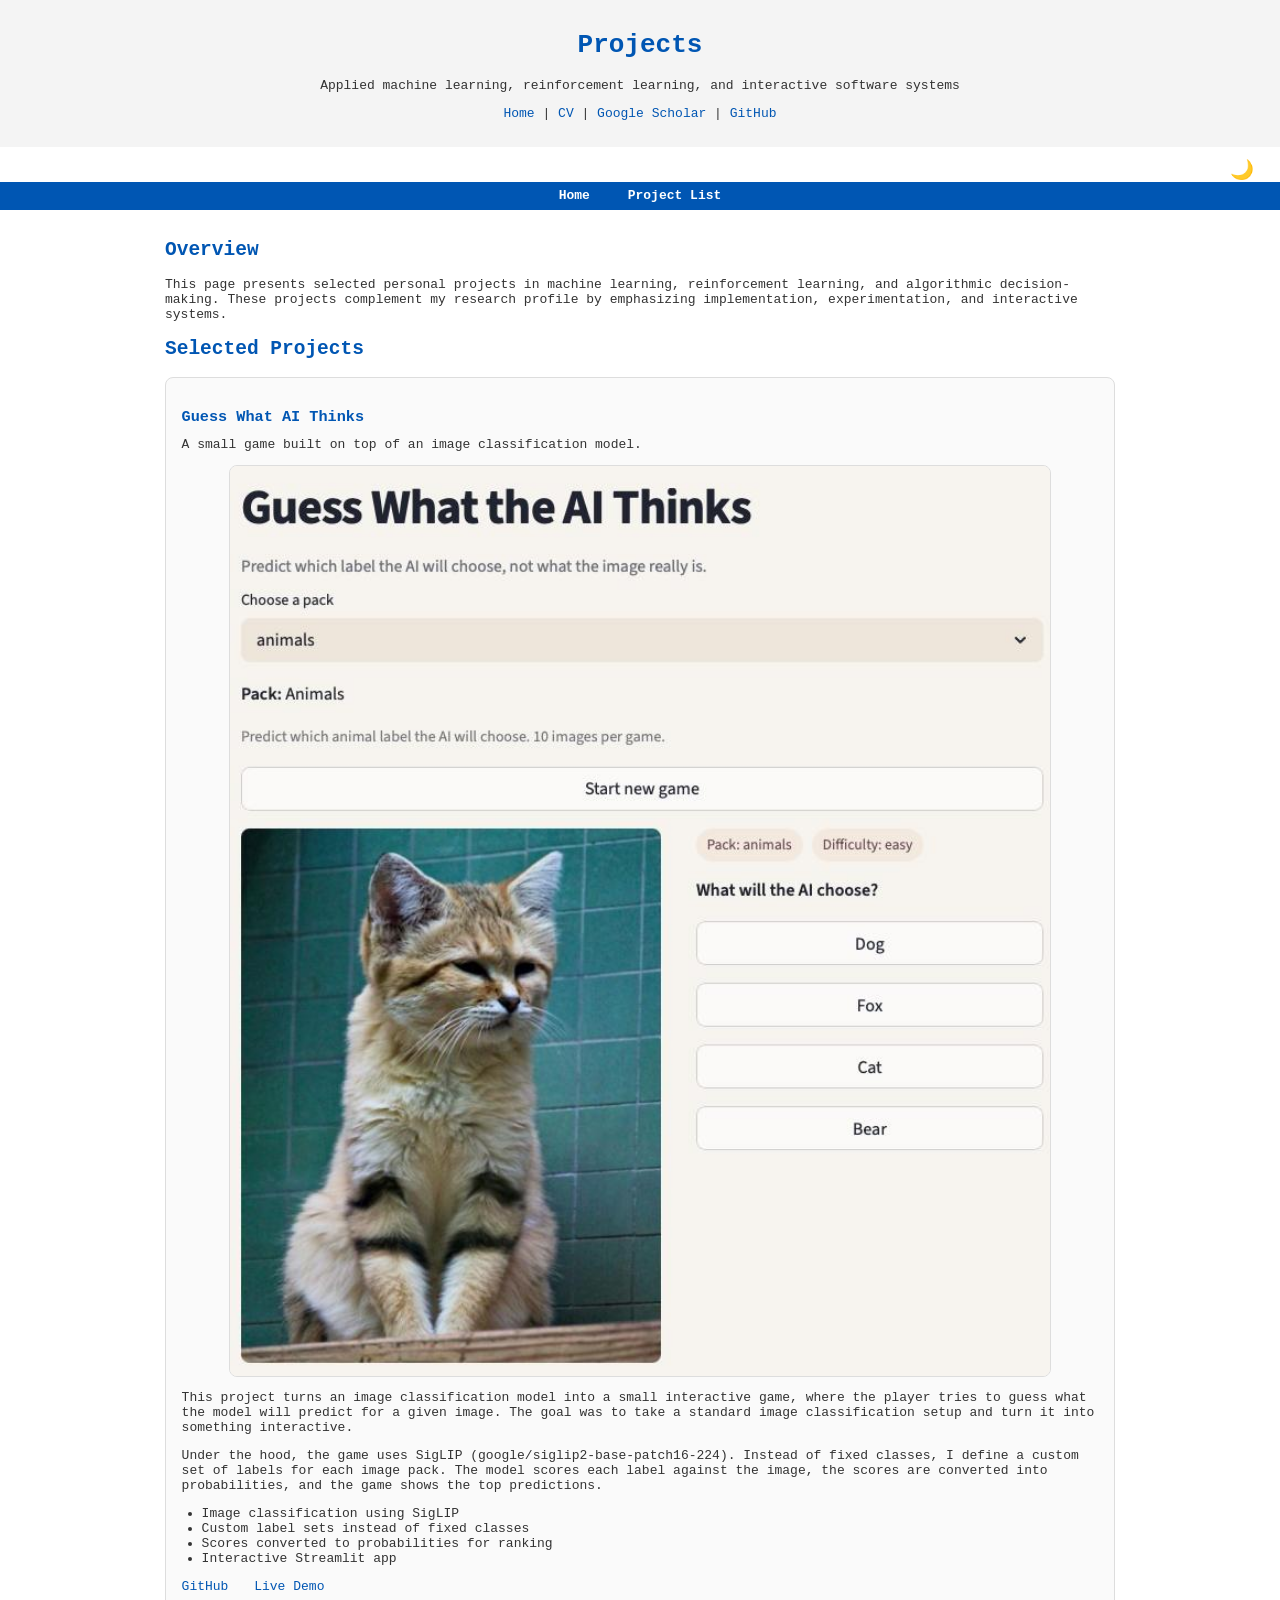
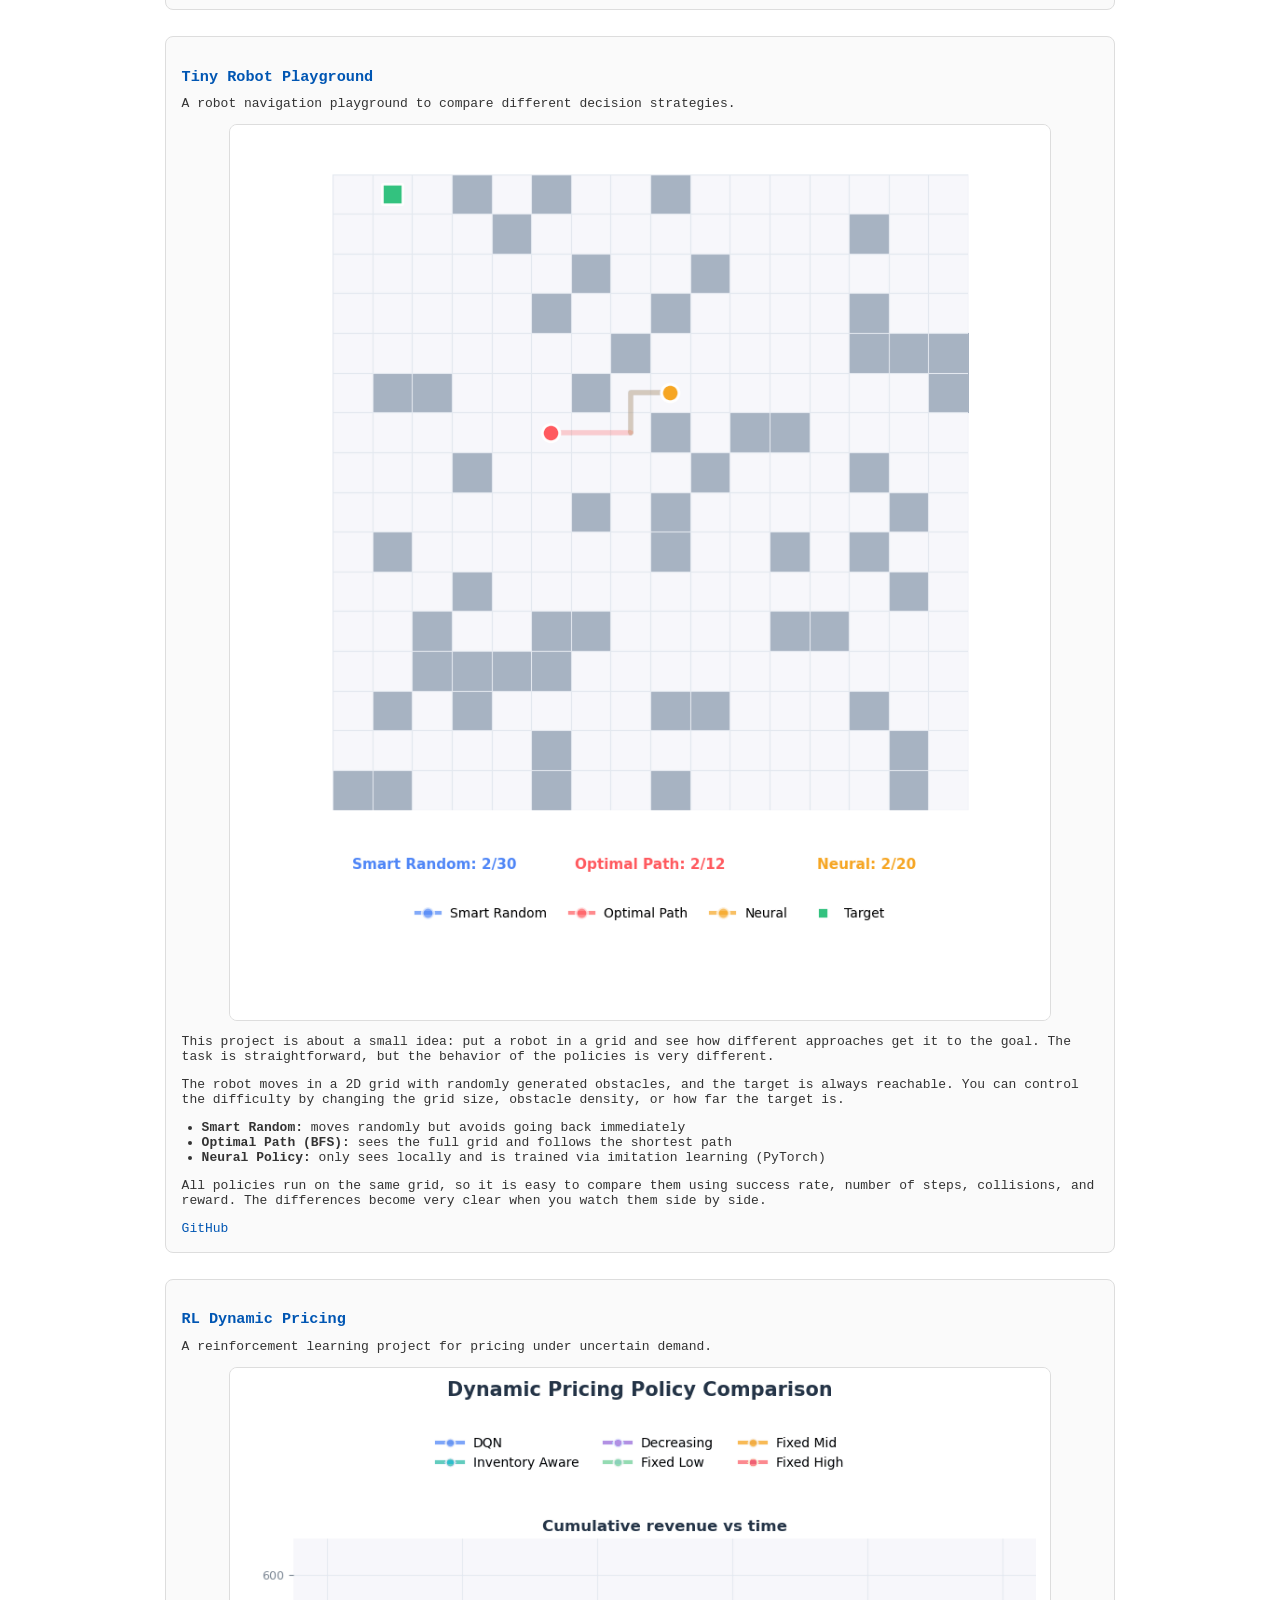
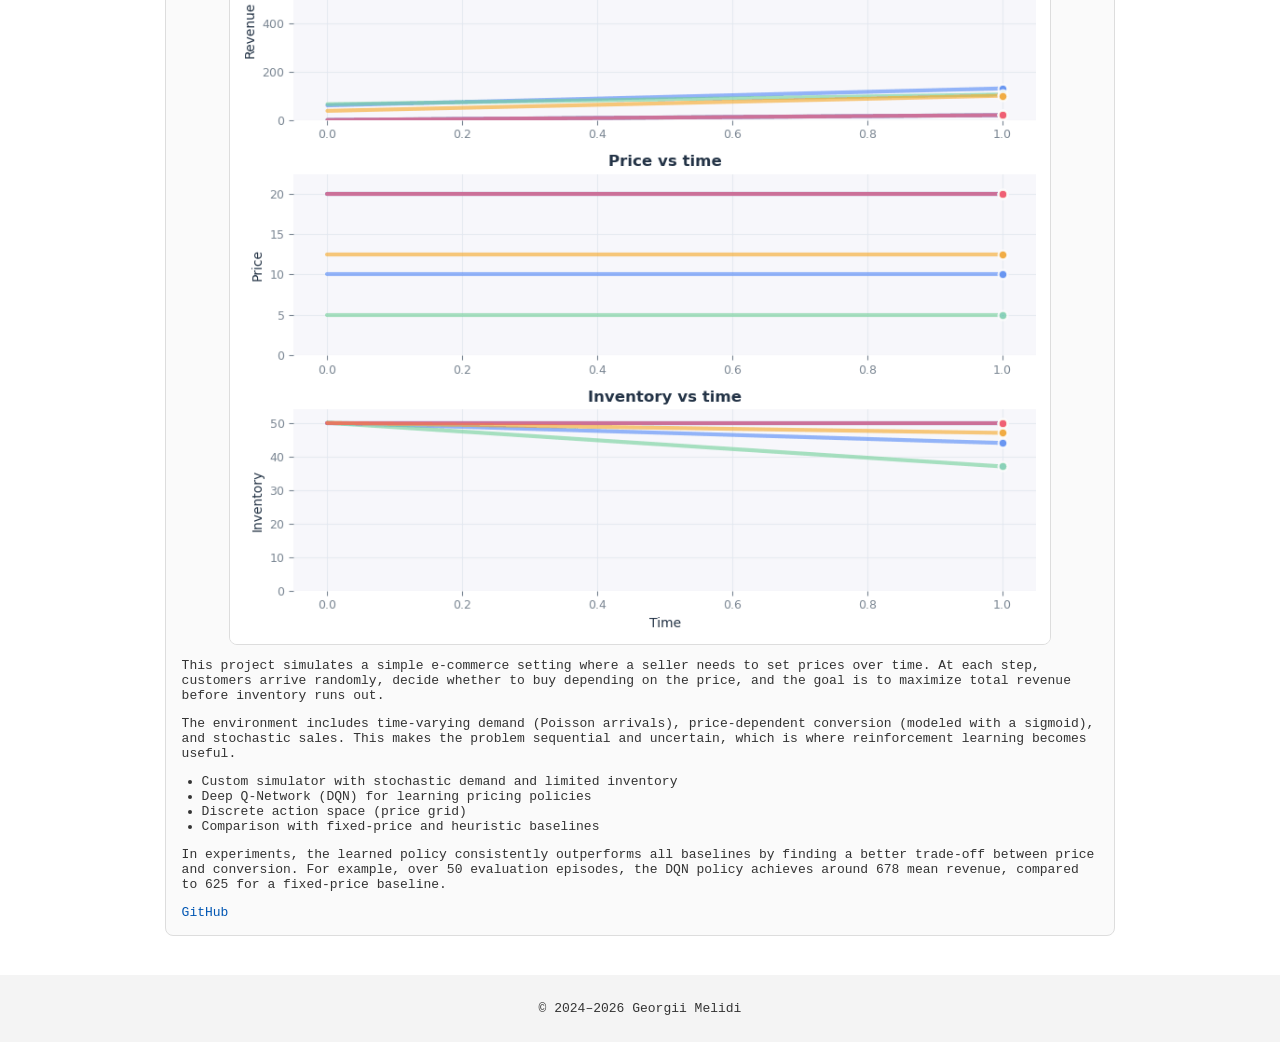
==== projects.html @ 6b5435d6 "Update projects page with visuals and descriptions" ====
<!DOCTYPE html>
<html lang="en">
<head>
    <meta charset="UTF-8">
    <meta name="viewport" content="width=device-width, initial-scale=1.0">
    <title>Projects – Georgii Melidi</title>
    <meta name="description" content="Personal projects by Georgii Melidi in machine learning, reinforcement learning, and interactive systems.">
    <meta name="author" content="Georgii Melidi">
    <link rel="icon" href="/favicon.ico">

    <style>
        :root {
            --background-color: #ffffff;
            --text-color: #333;
            --header-footer-bg: #f4f4f4;
            --nav-bg: #0056b3;
            --nav-text-color: white;
            --link-color: #0056b3;
            --card-bg: #fafafa;
            --border-color: #ddd;
        }

        .dark-theme {
            --background-color: #121212;
            --text-color: #e0e0e0;
            --header-footer-bg: #333;
            --nav-bg: #1a73e8;
            --nav-text-color: #e0e0e0;
            --link-color: #FFD700;
            --card-bg: #1b1b1b;
            --border-color: #444;
        }

        body {
            background-color: var(--background-color);
            color: var(--text-color);
            font-family: monospace;
            margin: 0;
            padding: 0;
        }

        header, footer {
            background-color: var(--header-footer-bg);
            padding: 1em;
            text-align: center;
        }

        nav {
            background-color: var(--nav-bg);
            padding: 0.5em;
            text-align: center;
        }

        nav a {
            color: var(--nav-text-color);
            margin: 0 15px;
            text-decoration: none;
            font-weight: bold;
            display: inline-block;
        }

        a {
            color: var(--link-color);
            text-decoration: none;
        }

        a:hover {
            text-decoration: underline;
        }

        main {
            max-width: 950px;
            margin: 0 auto;
            padding: 1em;
        }

        h1, h2, h3 {
            color: #0056b3;
        }

        .language-switch {
            text-align: right;
            margin: 10px 20px 0 0;
        }

        .project-card {
            background-color: var(--card-bg);
            border: 1px solid var(--border-color);
            border-radius: 8px;
            padding: 1.2em;
            margin-bottom: 2em;
        }

        .project-image {
            width: 100%;
            max-width: 820px;
            height: auto;
            display: block;
            margin: 1em auto;
            border-radius: 8px;
            border: 1px solid var(--border-color);
        }

        .project-links {
            margin-top: 0.8em;
        }

        .project-links a {
            margin-right: 18px;
        }

        ul {
            padding-left: 20px;
        }

        .project-subtitle {
            margin-top: -5px;
            margin-bottom: 12px;
        }

        @media (max-width: 768px) {
            header, footer {
                padding: 0.5em;
                text-align: left;
            }

            nav a {
                display: block;
                margin: 10px 0;
                text-align: left;
            }

            main {
                padding: 0.7em;
            }

            .language-switch {
                text-align: left;
                margin: 10px;
            }
        }
    </style>

    <script>
        function toggleTheme() {
            document.body.classList.toggle("dark-theme");
            const themeIcon = document.getElementById("theme-icon");
            themeIcon.textContent = document.body.classList.contains("dark-theme") ? "🌞" : "🌙";
        }
    </script>
</head>
<body>

<header>
    <h1>Projects</h1>
    <p>Applied machine learning, reinforcement learning, and interactive software systems</p>
    <p>
        <a href="index.html">Home</a> |
        <a href="files/CV_Georgii_Melidi.pdf">CV</a> |
        <a href="https://scholar.google.com/citations?user=b8Qm8XlpK_4C&hl=en&oi=ao" target="_blank">Google Scholar</a> |
        <a href="https://github.com/georgiimelidi" target="_blank">GitHub</a>
    </p>
</header>

<div class="language-switch">
    <button onclick="toggleTheme()" id="theme-icon" style="font-size: 1.2em; background: none; border: none; cursor: pointer;">🌙</button>
</div>

<nav>
    <a href="index.html">Home</a>
    <a href="#projects-list">Project List</a>
</nav>

<main>
    <section>
        <h2>Overview</h2>
        <p>
            This page presents selected personal projects in machine learning, reinforcement learning,
            and algorithmic decision-making. These projects complement my research profile by emphasizing
            implementation, experimentation, and interactive systems.
        </p>
    </section>

    <section id="projects-list">
        <h2>Selected Projects</h2>

        <div class="project-card">
            <h3>Guess What AI Thinks</h3>
            <p class="project-subtitle">
                A small game built on top of an image classification model.
            </p>

            <img src="assets/guess-what-ai-thinks.png" alt="Guess What AI Thinks application screenshot" class="project-image">

            <p>
                This project turns an image classification model into a small interactive game, where the player tries to guess what the model will predict for a given image.
                The goal was to take a standard image classification setup and turn it into something interactive.
            </p>

            <p>
                Under the hood, the game uses SigLIP (google/siglip2-base-patch16-224). Instead of fixed classes,
                I define a custom set of labels for each image pack. The model scores each label against the image,
                the scores are converted into probabilities, and the game shows the top predictions.
            </p>

            <ul>
                <li>Image classification using SigLIP</li>
                <li>Custom label sets instead of fixed classes</li>
                <li>Scores converted to probabilities for ranking</li>
                <li>Interactive Streamlit app</li>
            </ul>

            <div class="project-links">
                <a href="https://github.com/georgiimelidi/guess-what-ai-thinks" target="_blank">GitHub</a>
                <a href="https://guess-what-ai-thinks.streamlit.app/" target="_blank">Live Demo</a>
            </div>
        </div>

        <div class="project-card">
            <h3>Tiny Robot Playground</h3>
            <p class="project-subtitle">
                A  robot navigation playground to compare different decision strategies.
            </p>

            <img src="assets/tiny-robot.gif" alt="Tiny Robot Playground animated demonstration" class="project-image">

            <p>
                This project is about a small idea: put a robot in a grid and see how different approaches get it to the goal.
                The task is straightforward, but the behavior of the policies is very different.
            </p>

            <p>
                The robot moves in a 2D grid with randomly generated obstacles, and the target is always reachable.
                You can control the difficulty by changing the grid size, obstacle density, or how far the target is.
            </p>

            <ul>
                <li><strong>Smart Random:</strong> moves randomly but avoids going back immediately</li>
                <li><strong>Optimal Path (BFS):</strong> sees the full grid and follows the shortest path</li>
                <li><strong>Neural Policy:</strong> only sees locally and is trained via imitation learning (PyTorch)</li>
            </ul>

            <p>
                All policies run on the same grid, so it is easy to compare them using success rate, number of steps,
                collisions, and reward. The differences become very clear when you watch them side by side.
            </p>

            <div class="project-links">
                <a href="https://github.com/georgiimelidi/tiny-robot-playground" target="_blank">GitHub</a>
            </div>
        </div>

        <div class="project-card">
            <h3>RL Dynamic Pricing</h3>
            <p class="project-subtitle">
                A reinforcement learning project for pricing under uncertain demand.
            </p>

            <img src="assets/policy_comparison.gif" alt="RL Dynamic Pricing project visualization" class="project-image">

            <p>
                This project simulates a simple e-commerce setting where a seller needs to set prices over time.
                At each step, customers arrive randomly, decide whether to buy depending on the price, and the goal
                is to maximize total revenue before inventory runs out.
            </p>

            <p>
                The environment includes time-varying demand (Poisson arrivals), price-dependent conversion
                (modeled with a sigmoid), and stochastic sales. This makes the problem sequential and uncertain,
                which is where reinforcement learning becomes useful.
            </p>

            <ul>
                <li>Custom simulator with stochastic demand and limited inventory</li>
                <li>Deep Q-Network (DQN) for learning pricing policies</li>
                <li>Discrete action space (price grid)</li>
                <li>Comparison with fixed-price and heuristic baselines</li>
            </ul>

            <p>
                In experiments, the learned policy consistently outperforms all baselines by finding a better
                trade-off between price and conversion. For example, over 50 evaluation episodes, the DQN policy achieves around 678 mean revenue,
                compared to 625 for a fixed-price baseline.
            </p>

            <div class="project-links">
                <a href="https://github.com/georgiimelidi/rl-dynamic-pricing" target="_blank">GitHub</a>
            </div>
        </div>

    </section>
</main>

<footer>
    <p>&copy; 2024–2026 Georgii Melidi</p>
</footer>

</body>
</html>
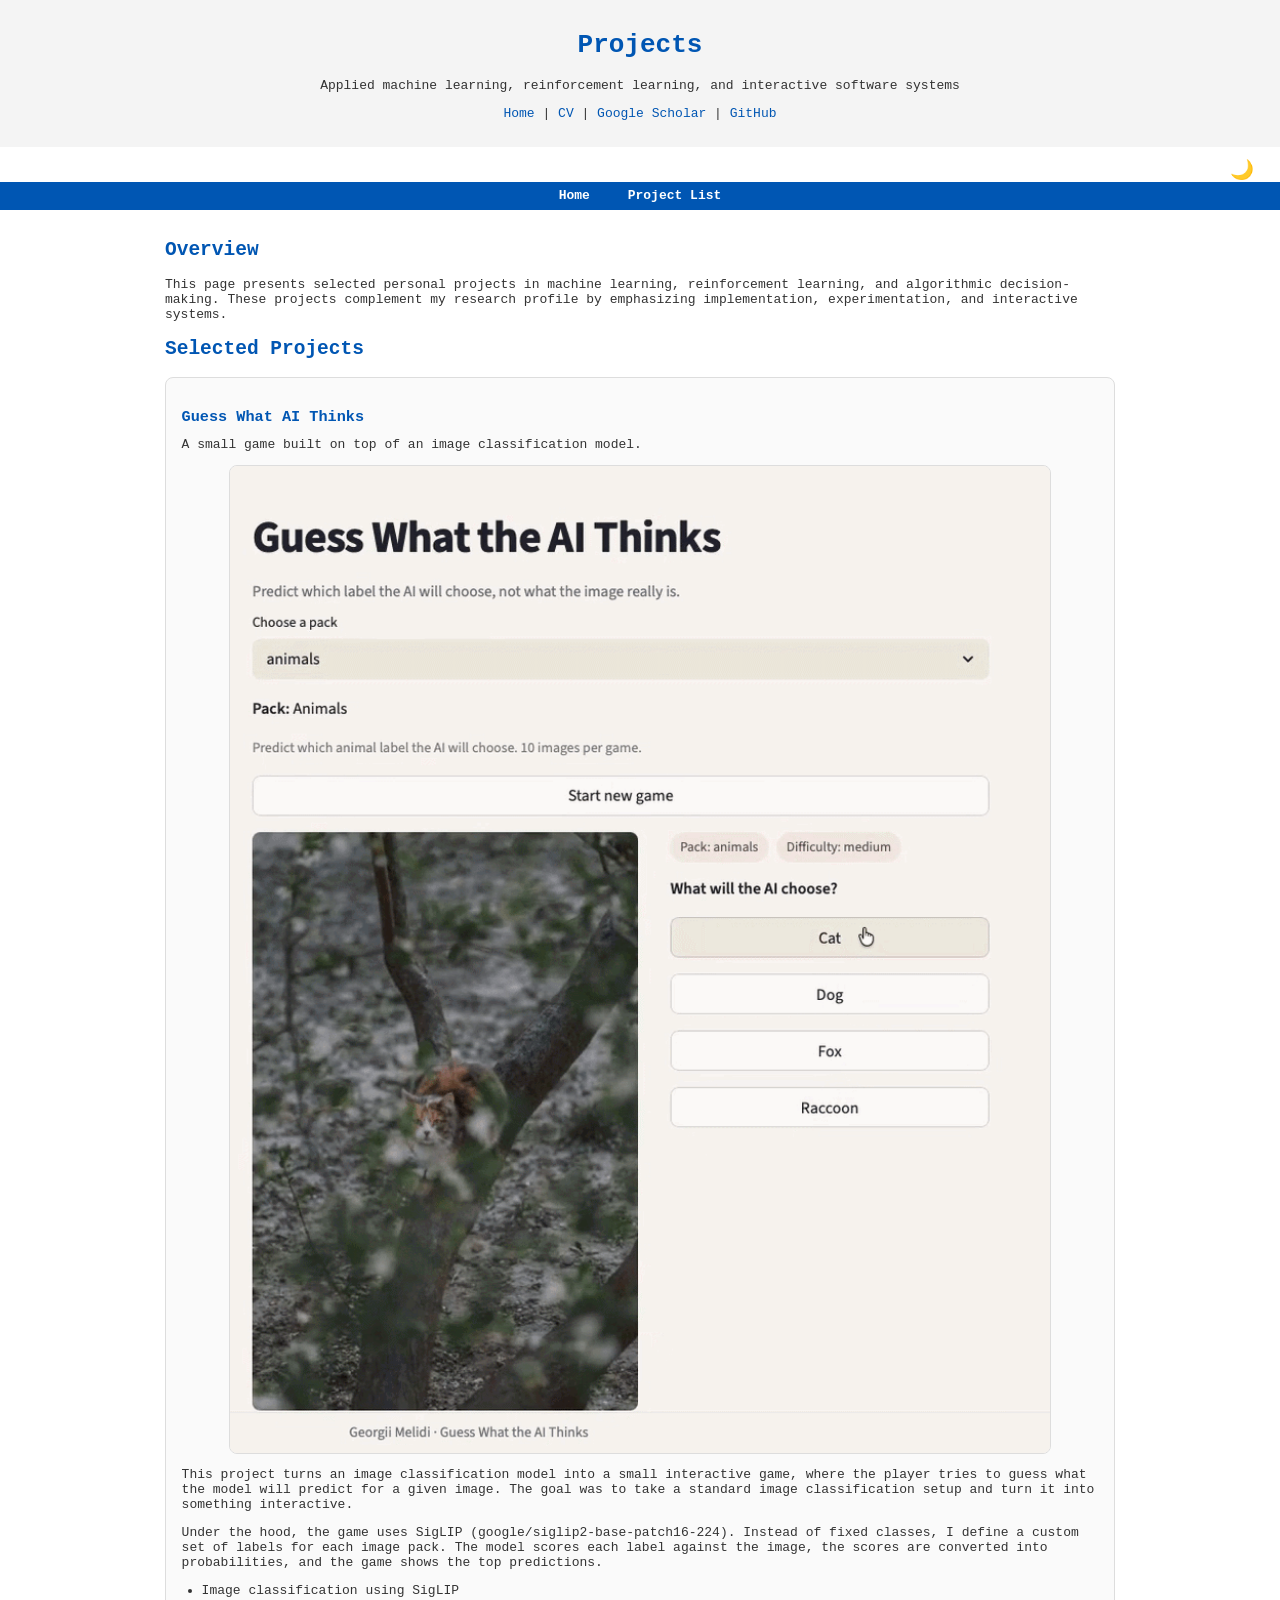
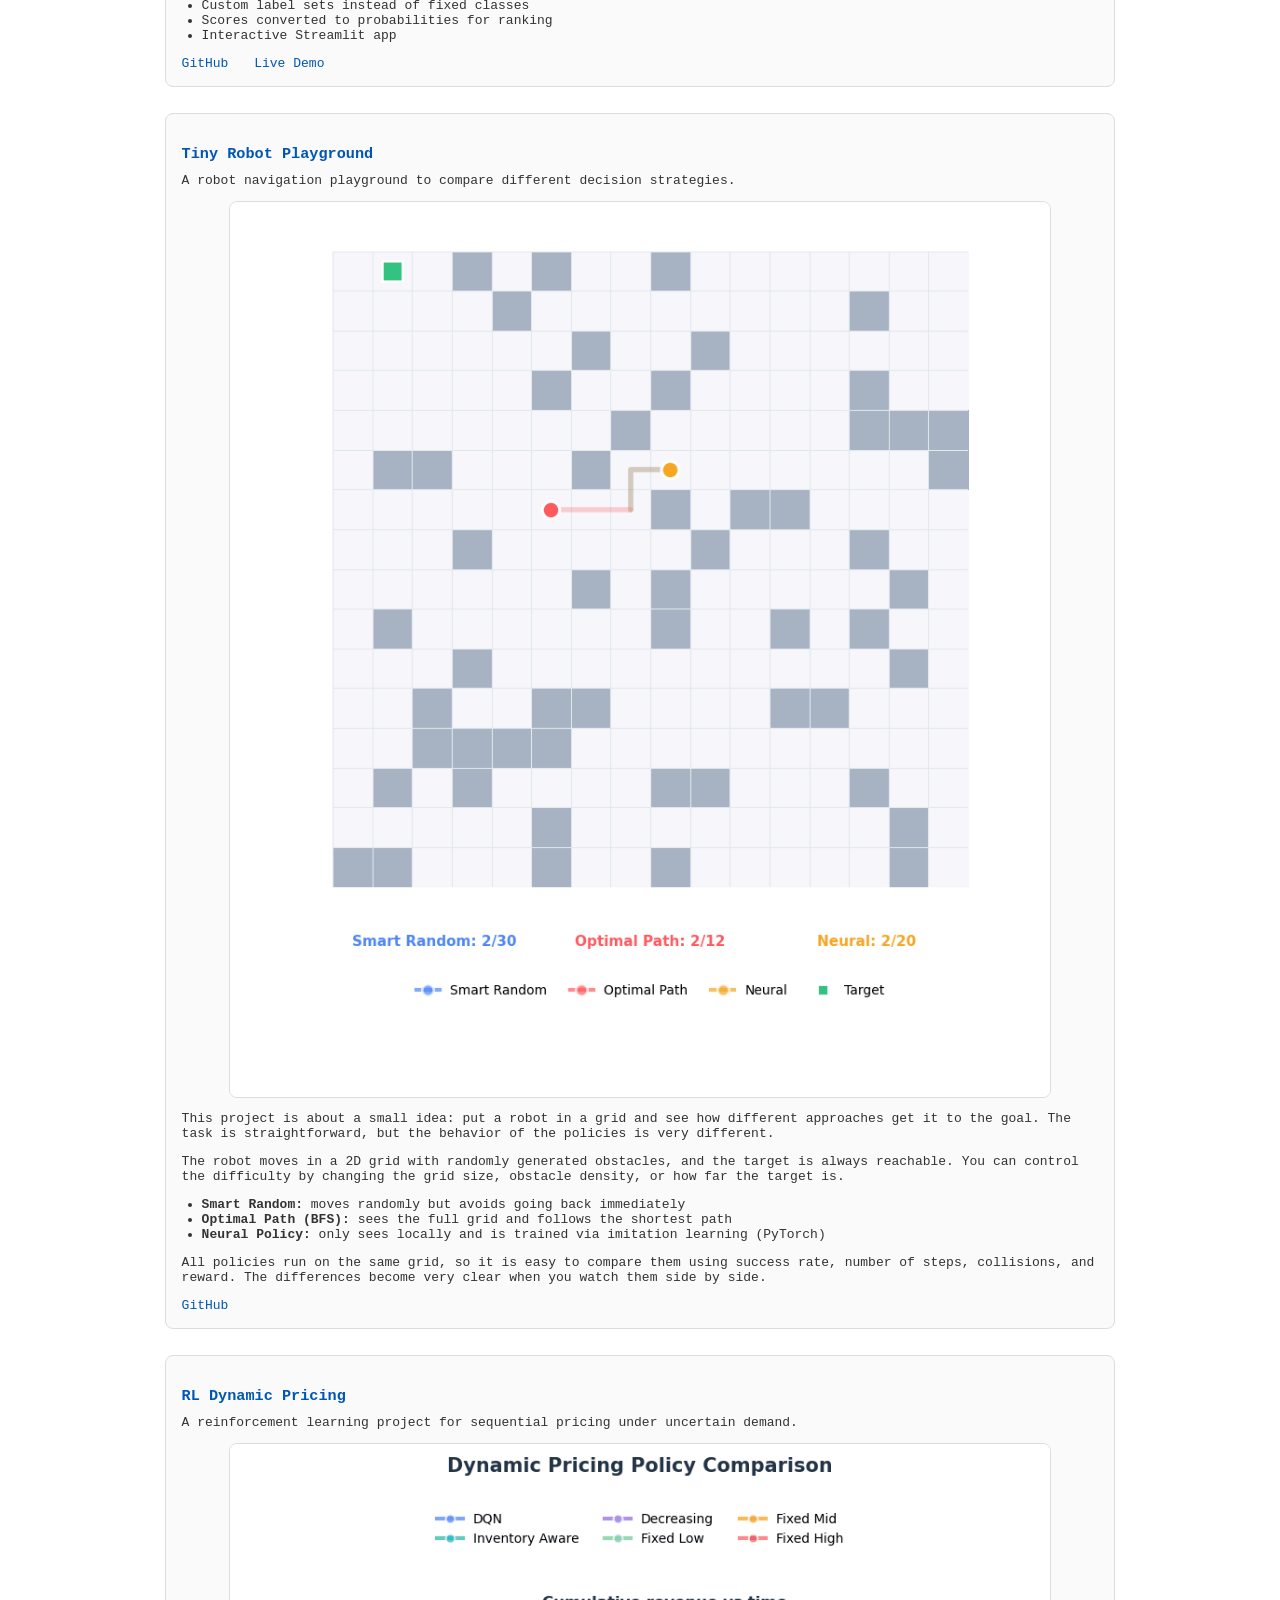
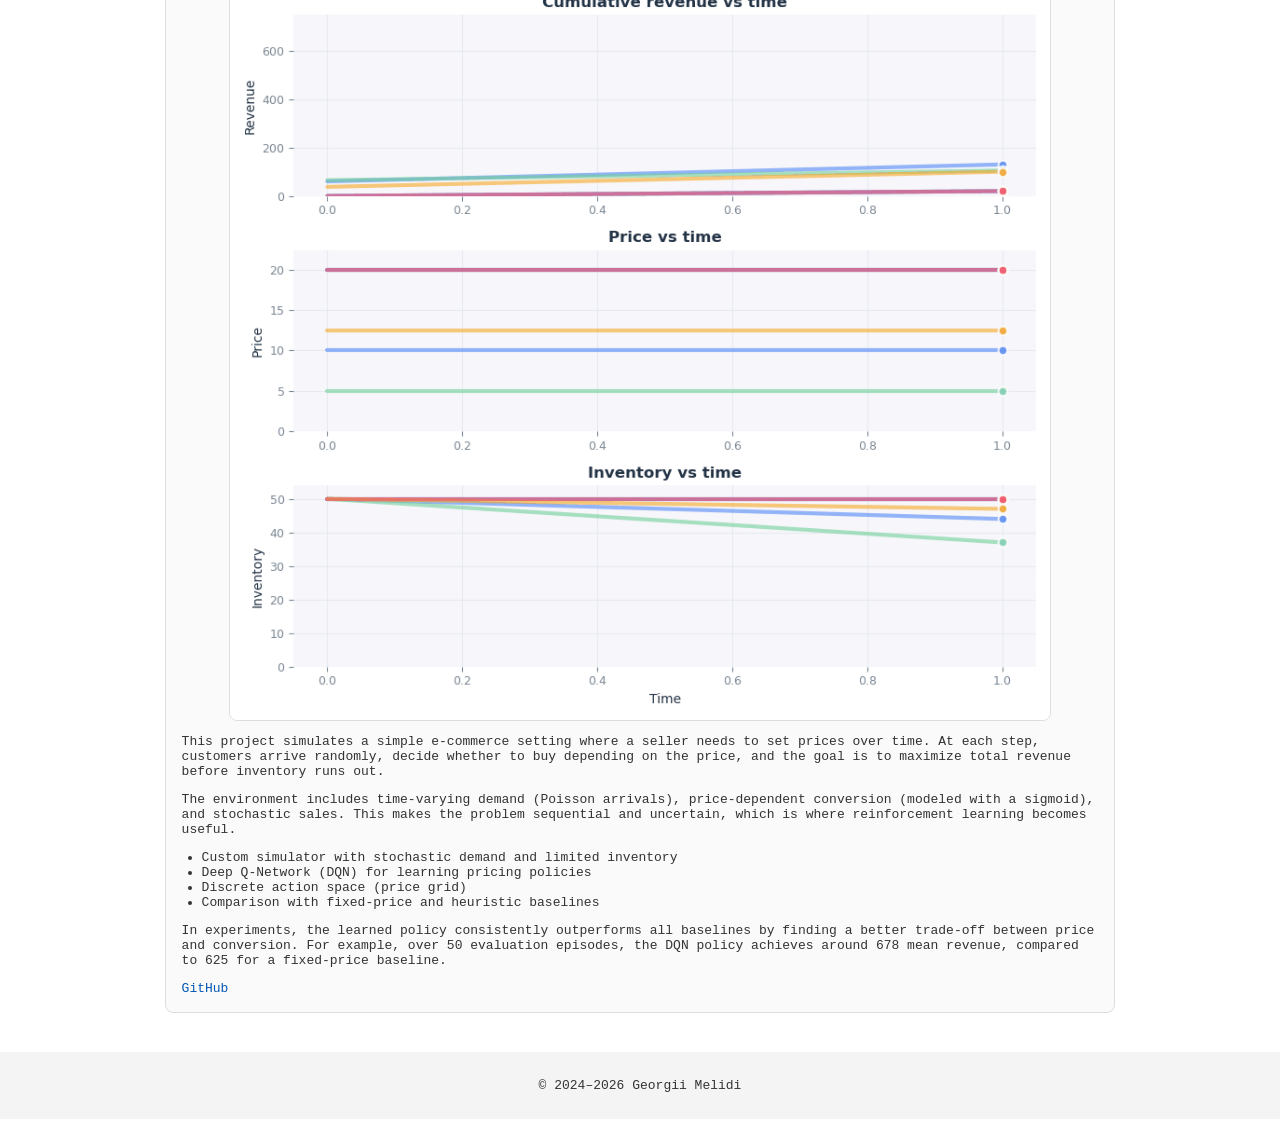
==== commit d7dc10e0: "Update gif for guess ai game" ====
--- a/projects.html
+++ b/projects.html
@@ -190,7 +190,7 @@
                 A small game built on top of an image classification model.
             </p>
 
-            <img src="assets/guess-what-ai-thinks.png" alt="Guess What AI Thinks application screenshot" class="project-image">
+            <img src="assets/demo_guess-what-ai-thinks.gif" alt="Guess What AI Thinks application screenshot" class="project-image">
 
             <p>
                 This project turns an image classification model into a small interactive game, where the player tries to guess what the model will predict for a given image.
@@ -253,7 +253,7 @@
         <div class="project-card">
             <h3>RL Dynamic Pricing</h3>
             <p class="project-subtitle">
-                A reinforcement learning project for pricing under uncertain demand.
+                A reinforcement learning project for sequential pricing under uncertain demand.
             </p>
 
             <img src="assets/policy_comparison.gif" alt="RL Dynamic Pricing project visualization" class="project-image">
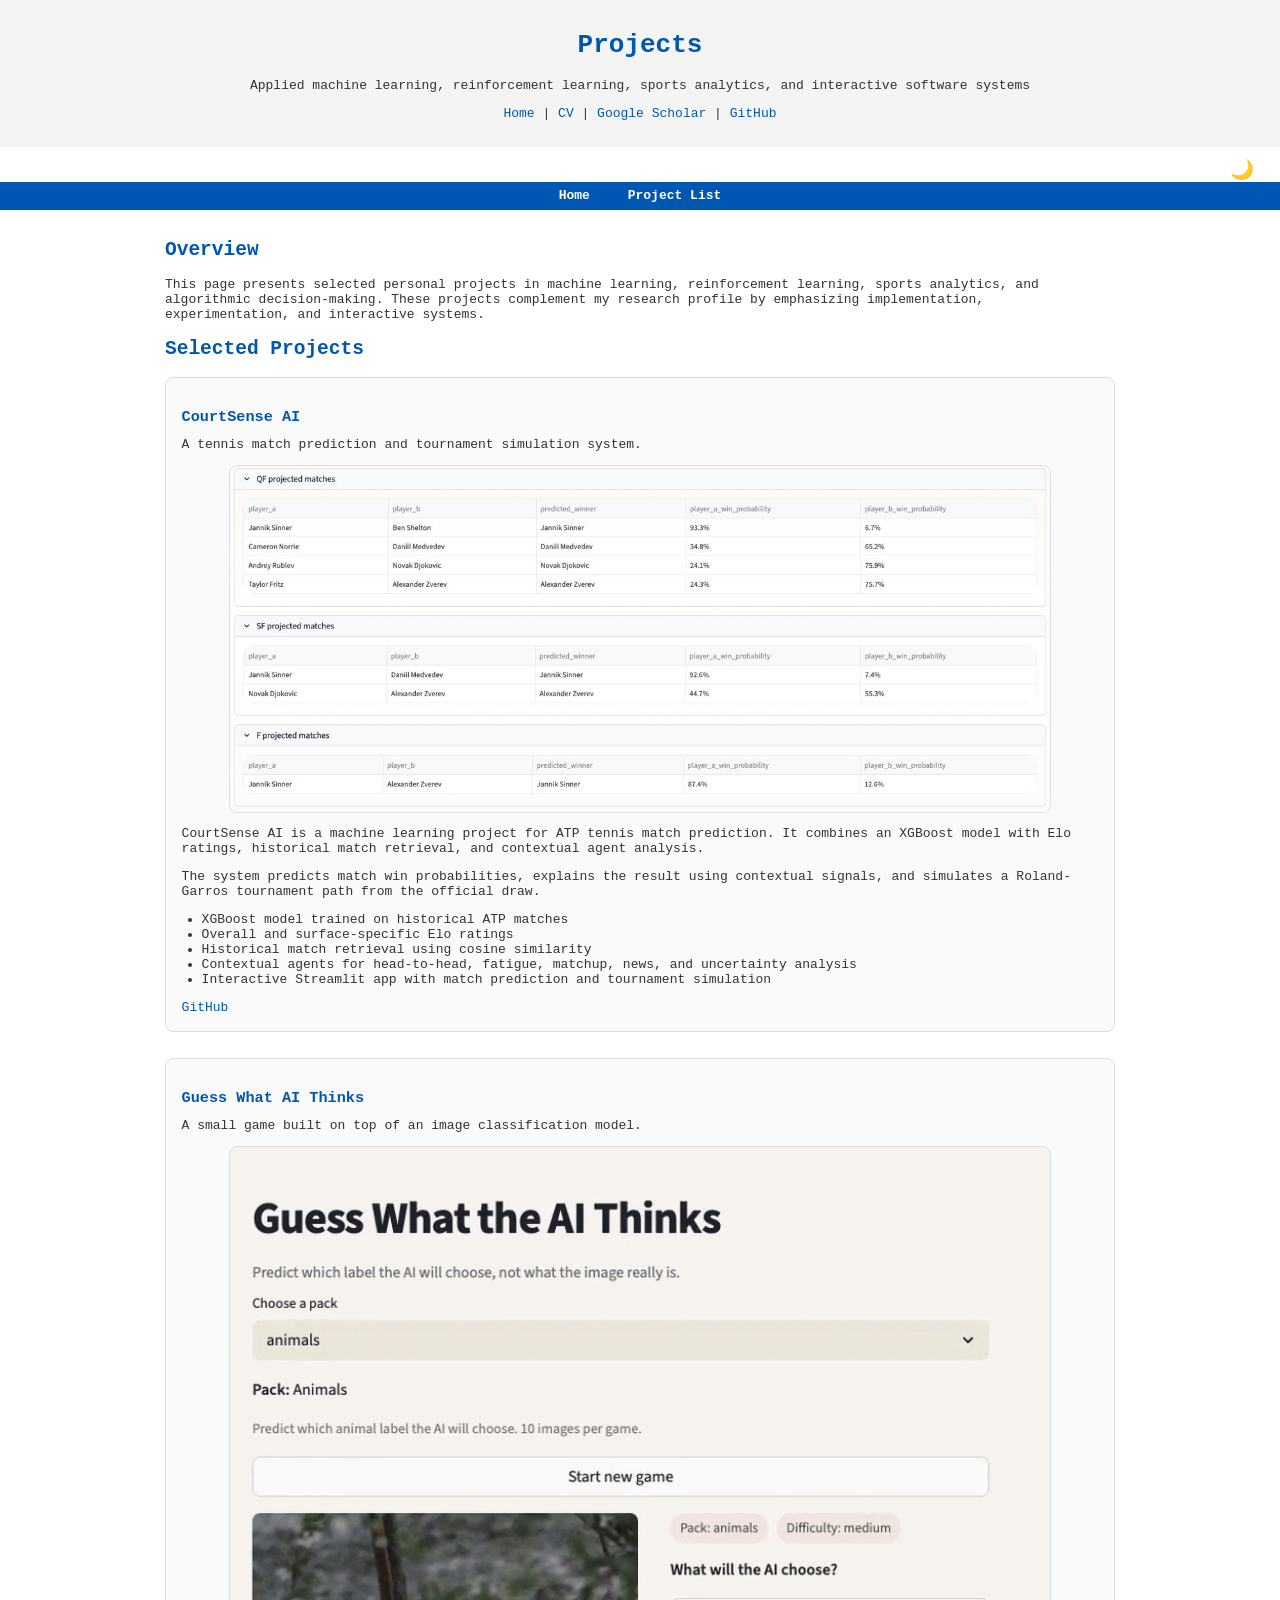
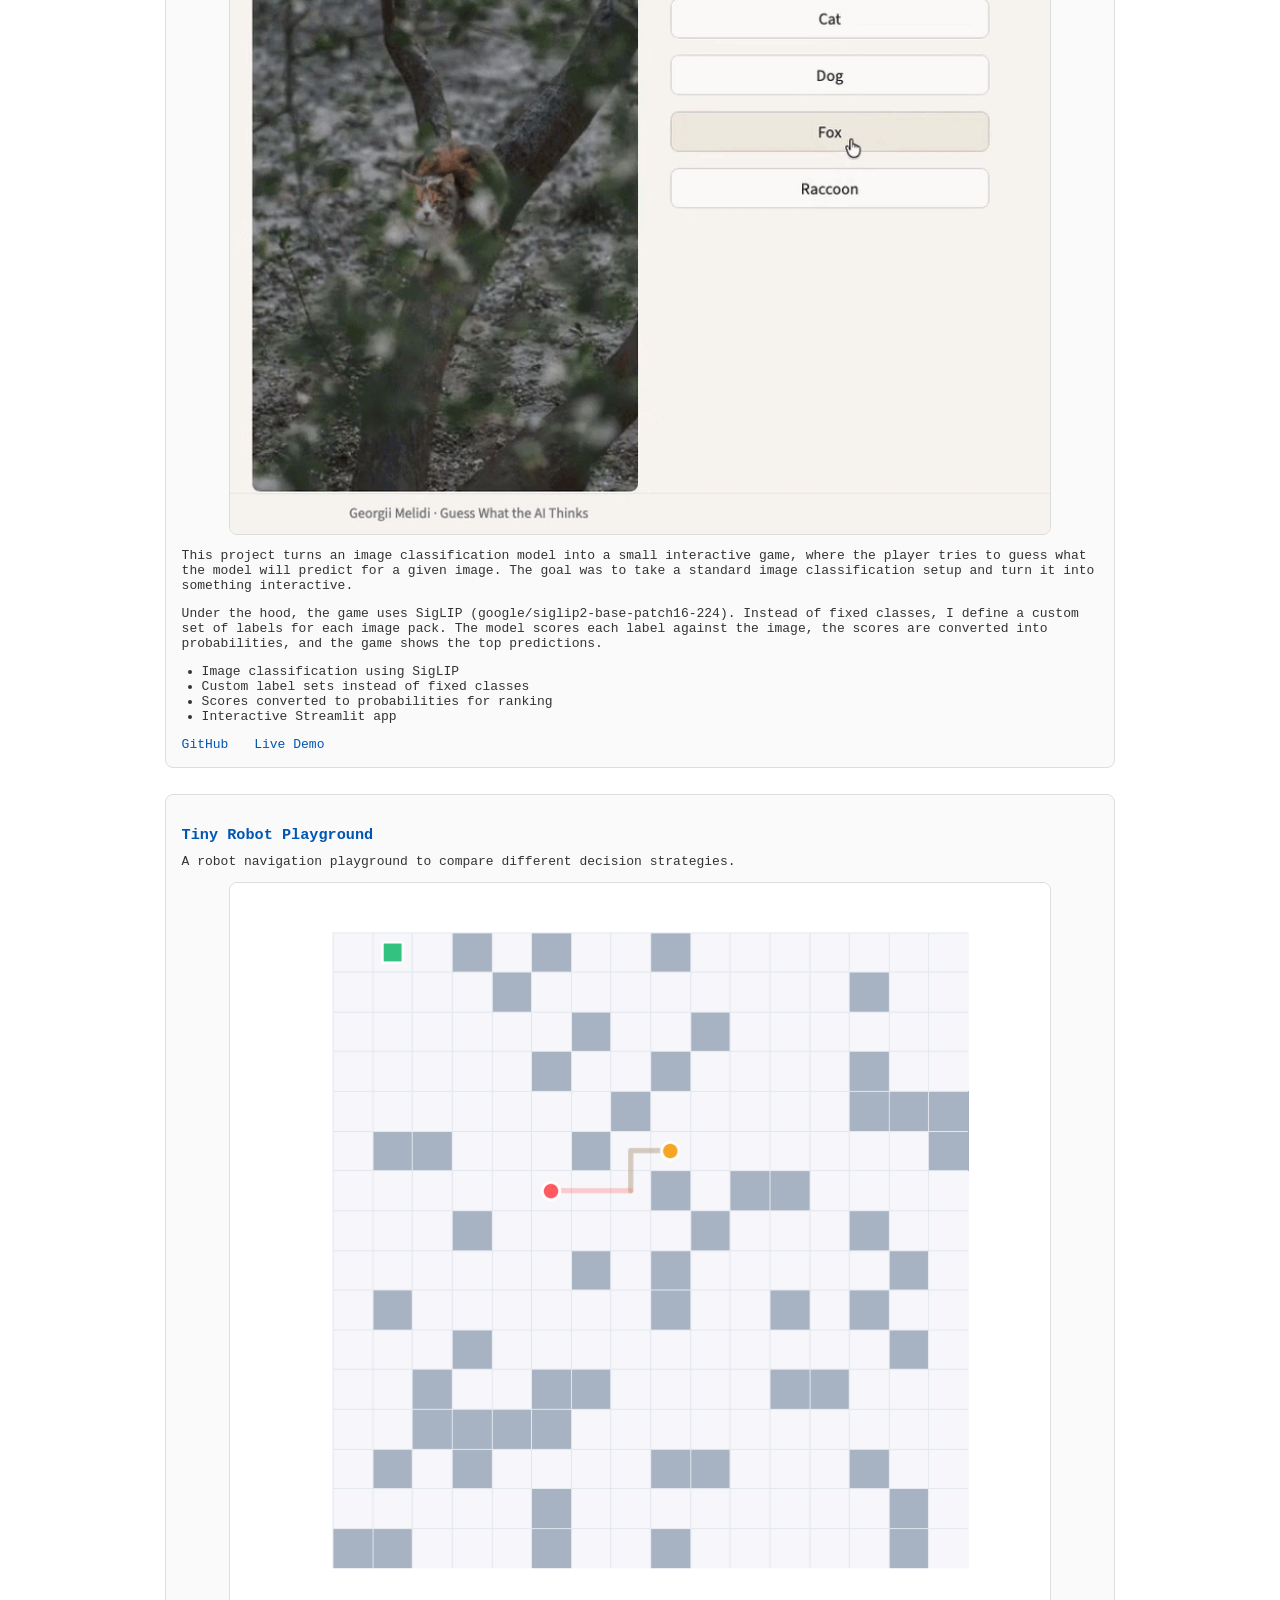
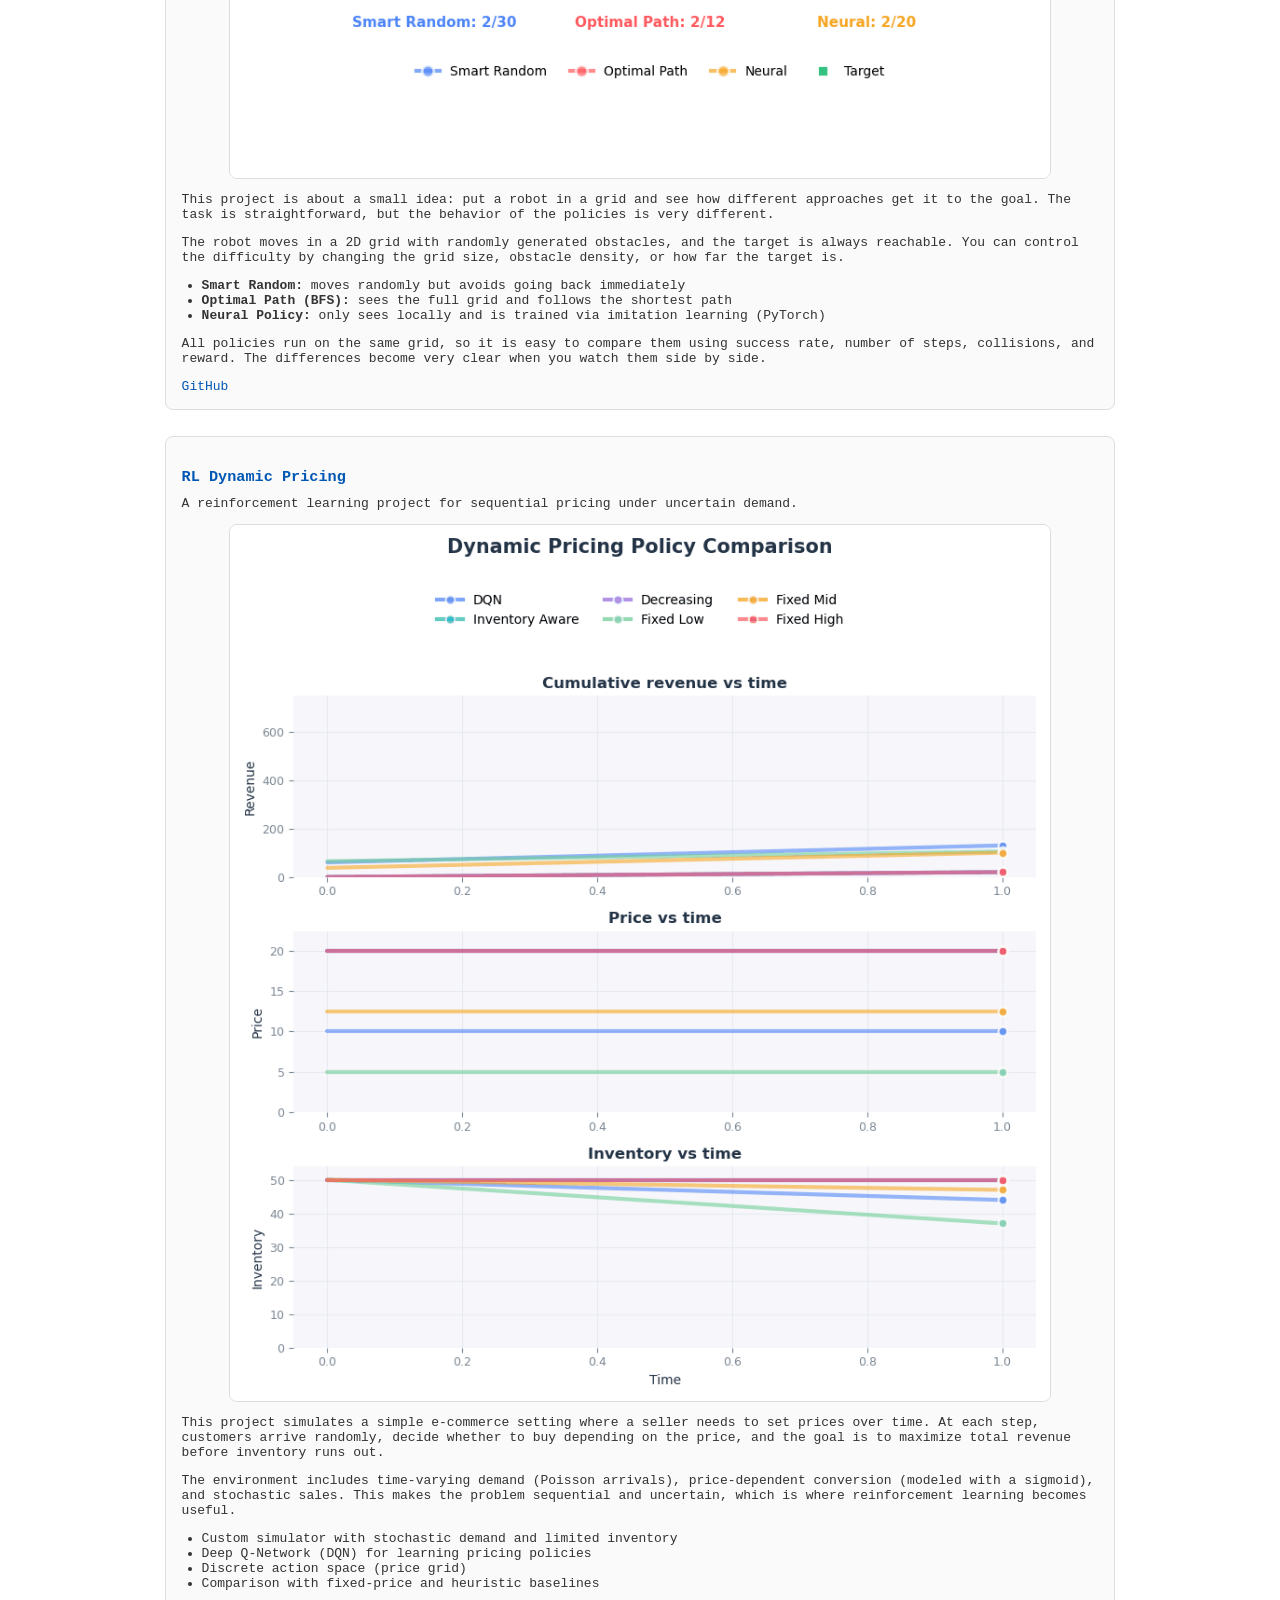
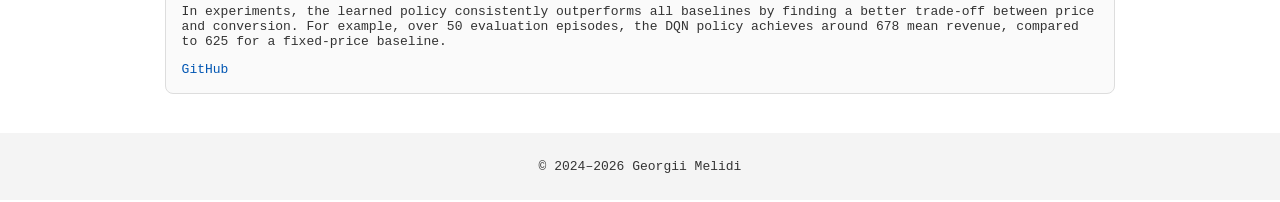
==== commit db2447da: "Add CourtSense AI project page" ====
--- a/projects.html
+++ b/projects.html
@@ -153,7 +153,7 @@
 
 <header>
     <h1>Projects</h1>
-    <p>Applied machine learning, reinforcement learning, and interactive software systems</p>
+    <p>Applied machine learning, reinforcement learning, sports analytics, and interactive software systems</p>
     <p>
         <a href="index.html">Home</a> |
         <a href="files/CV_Georgii_Melidi.pdf">CV</a> |
@@ -176,13 +176,45 @@
         <h2>Overview</h2>
         <p>
             This page presents selected personal projects in machine learning, reinforcement learning,
-            and algorithmic decision-making. These projects complement my research profile by emphasizing
-            implementation, experimentation, and interactive systems.
+            sports analytics, and algorithmic decision-making. These projects complement my research profile
+            by emphasizing implementation, experimentation, and interactive systems.
         </p>
     </section>
 
     <section id="projects-list">
         <h2>Selected Projects</h2>
+
+        <div class="project-card">
+            <h3>CourtSense AI</h3>
+            <p class="project-subtitle">
+                A tennis match prediction and tournament simulation system.
+            </p>
+
+            <img src="assets/RG26_prediction.jpeg" alt="CourtSense AI Roland-Garros simulation" class="project-image">
+
+            <p>
+                CourtSense AI is a machine learning project for ATP tennis match prediction.
+                It combines an XGBoost model with Elo ratings, historical match retrieval, and contextual agent analysis.
+            </p>
+
+            <p>
+                The system predicts match win probabilities, explains the result using contextual signals,
+                and simulates a Roland-Garros tournament path from the official draw.
+            </p>
+
+            <ul>
+                <li>XGBoost model trained on historical ATP matches</li>
+                <li>Overall and surface-specific Elo ratings</li>
+                <li>Historical match retrieval using cosine similarity</li>
+                <li>Contextual agents for head-to-head, fatigue, matchup, news, and uncertainty analysis</li>
+                <li>Interactive Streamlit app with match prediction and tournament simulation</li>
+            </ul>
+
+            <div class="project-links">
+                <a href="https://github.com/georgiimelidi/courtsense-ai" target="_blank">GitHub</a>
+                <!-- Add Live Demo link later if deployed -->
+            </div>
+        </div>
 
         <div class="project-card">
             <h3>Guess What AI Thinks</h3>
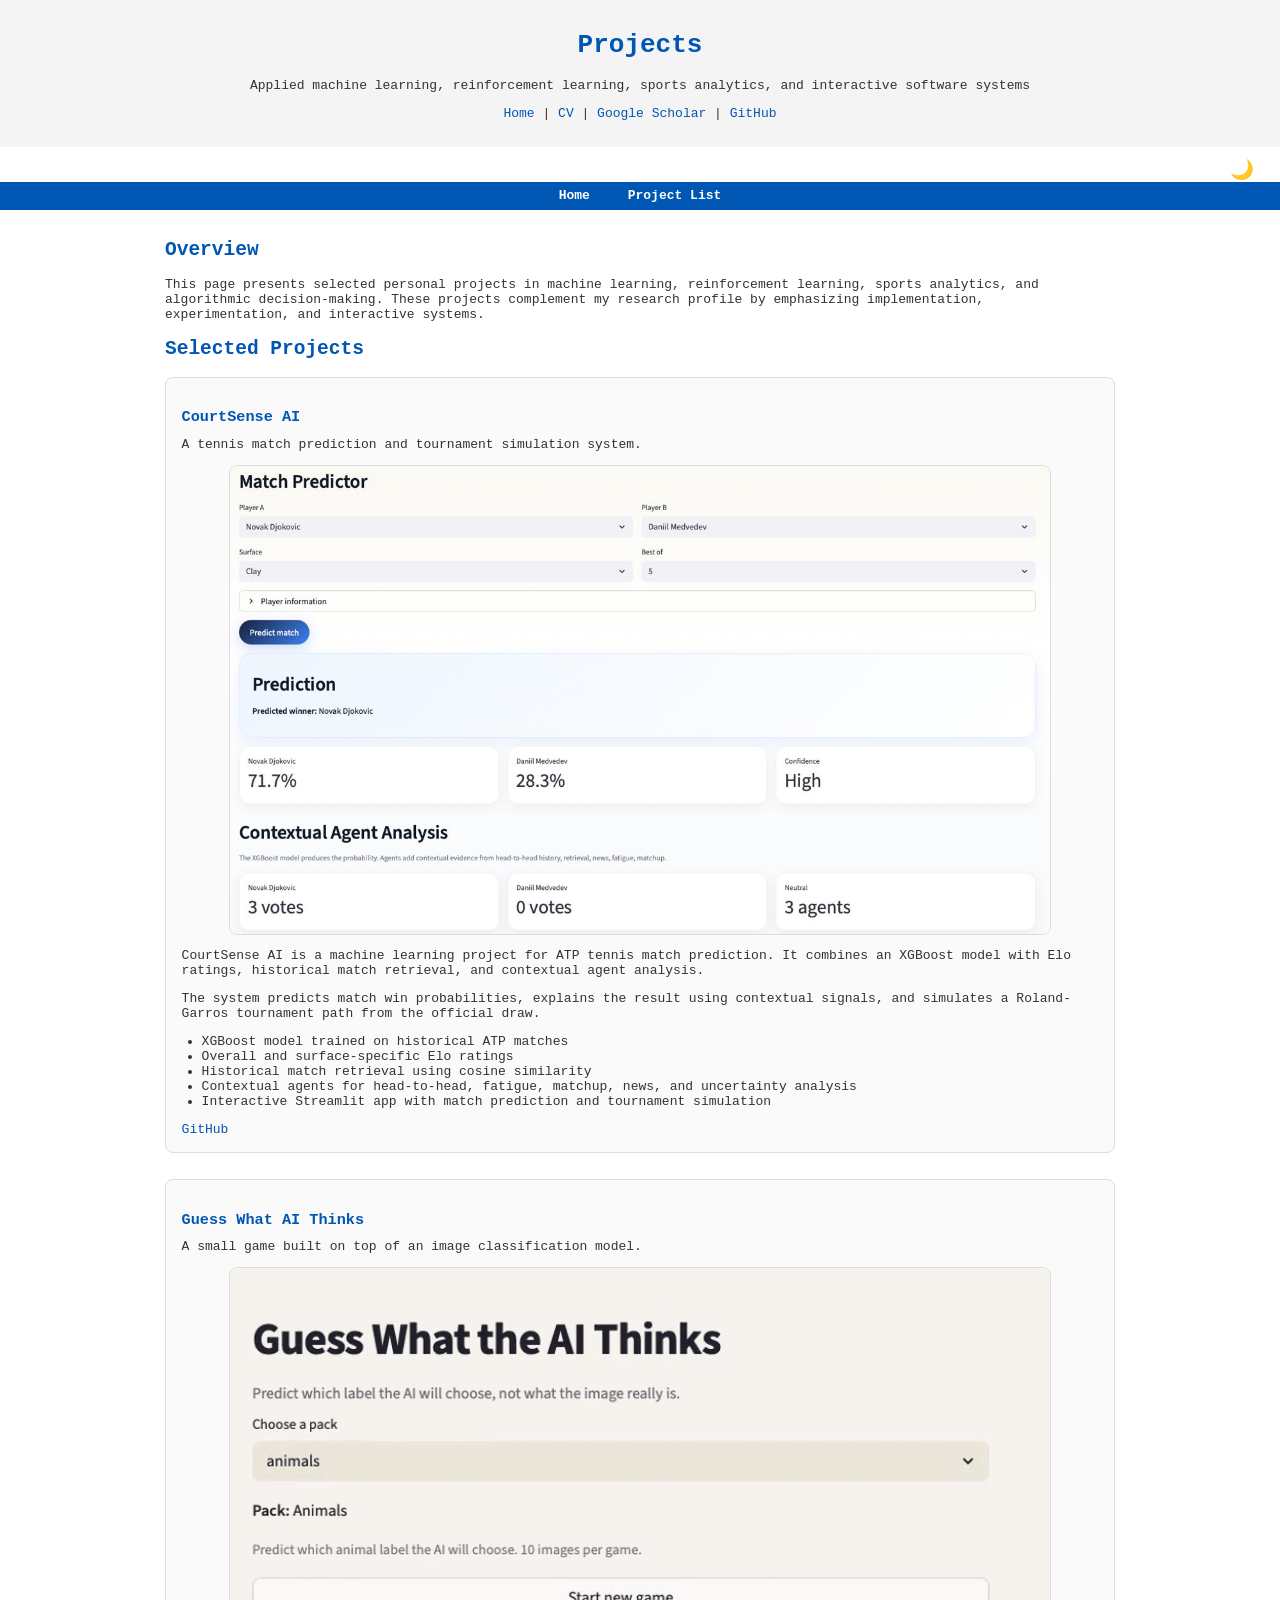
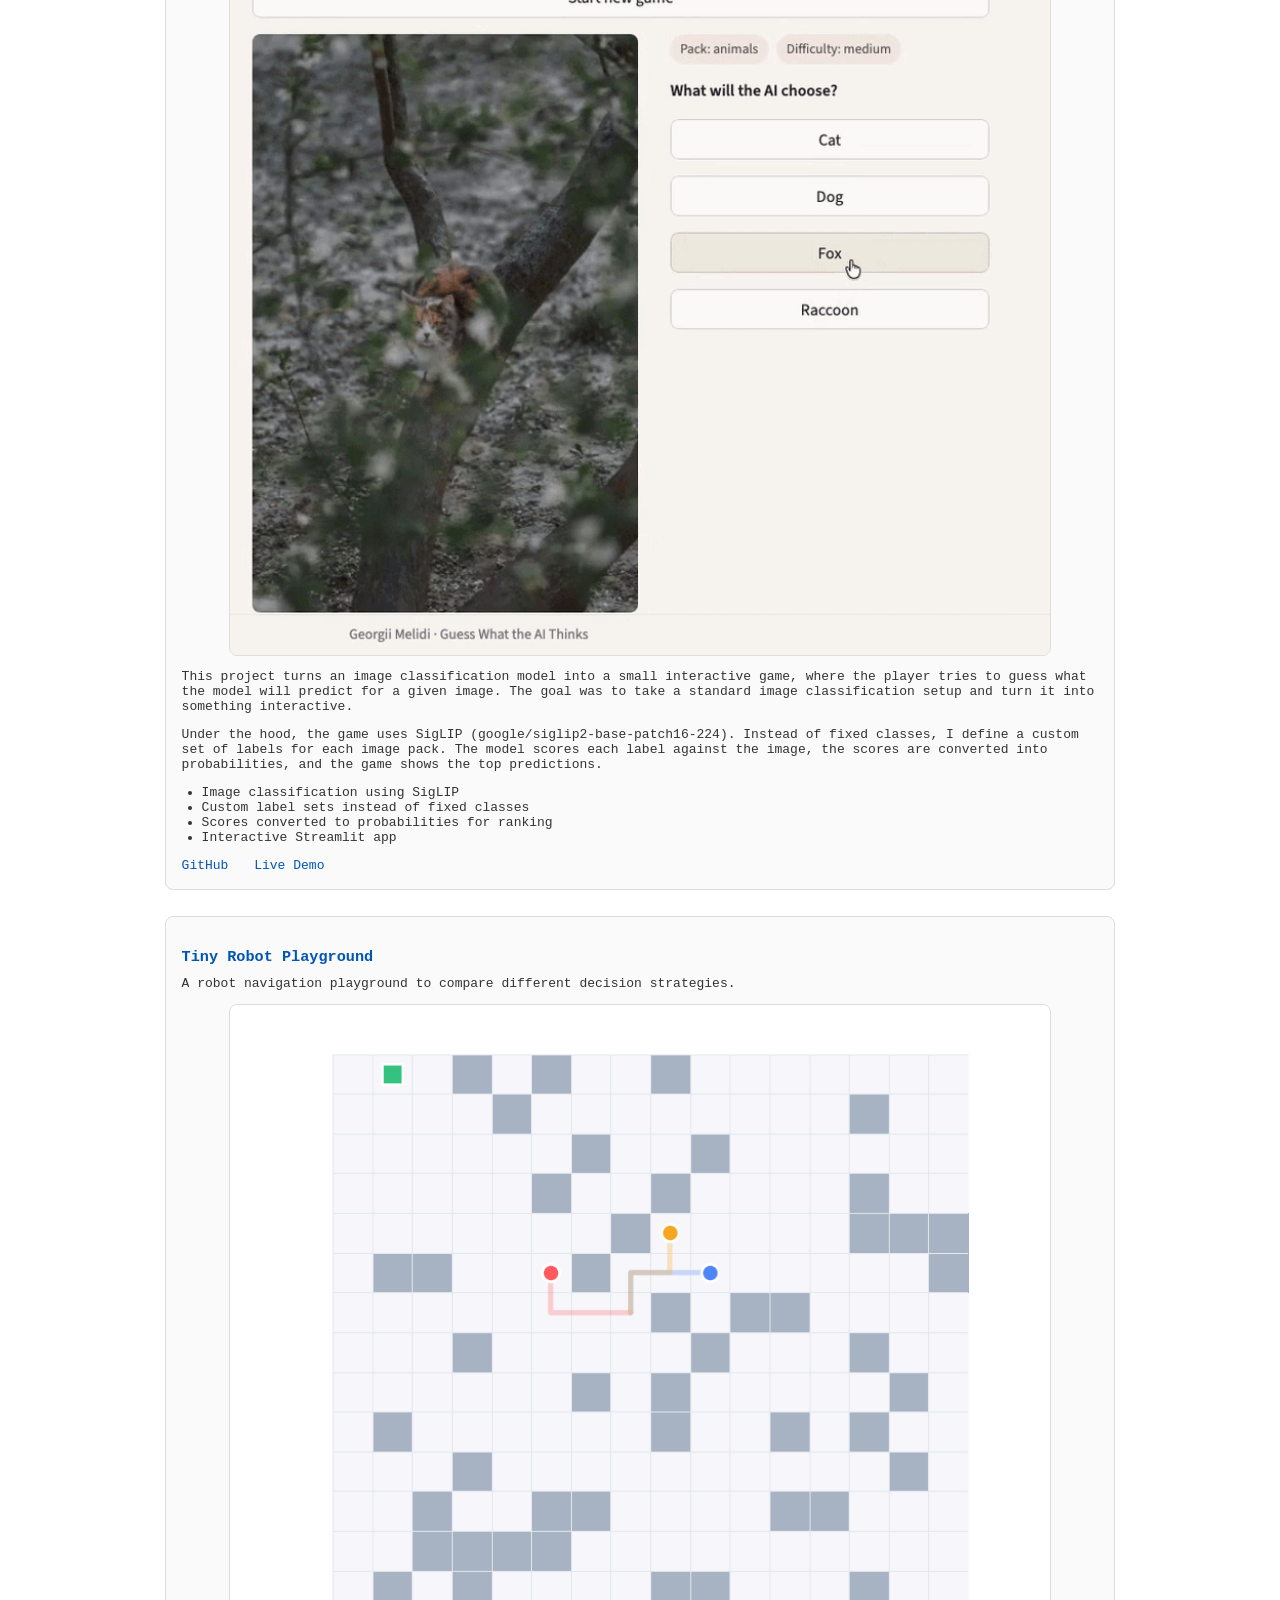
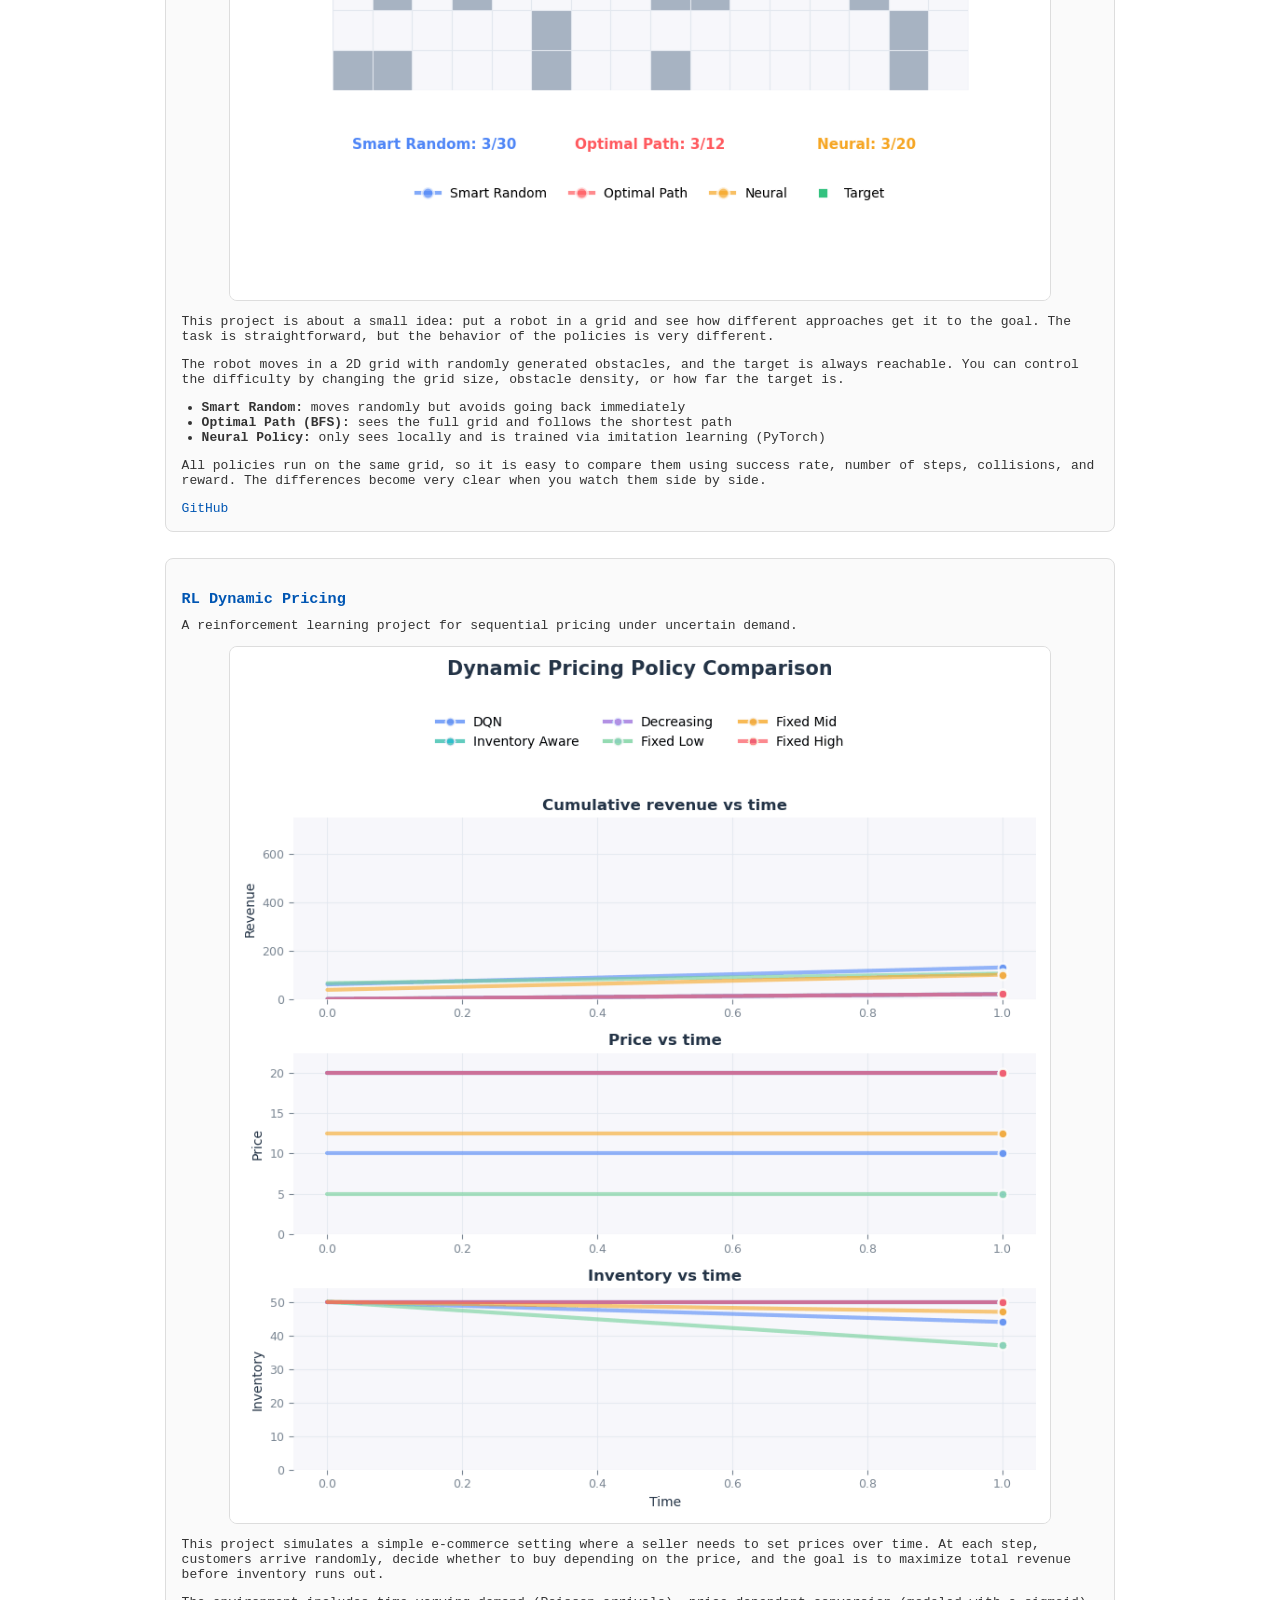
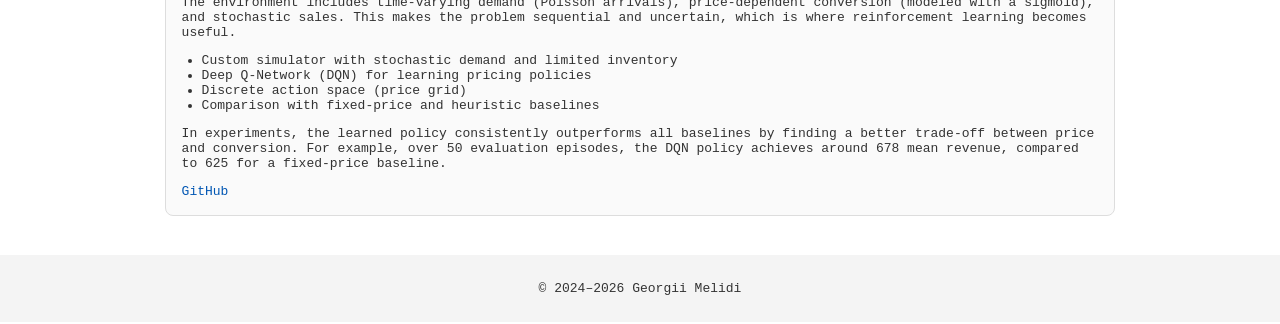
==== commit 2c7b5483: "changed the pic for project" ====
--- a/projects.html
+++ b/projects.html
@@ -190,7 +190,7 @@
                 A tennis match prediction and tournament simulation system.
             </p>
 
-            <img src="assets/RG26_prediction.jpeg" alt="CourtSense AI Roland-Garros simulation" class="project-image">
+            <img src="assets/demo_match_pred.jpeg" alt="CourtSense AI" class="project-image">
 
             <p>
                 CourtSense AI is a machine learning project for ATP tennis match prediction.
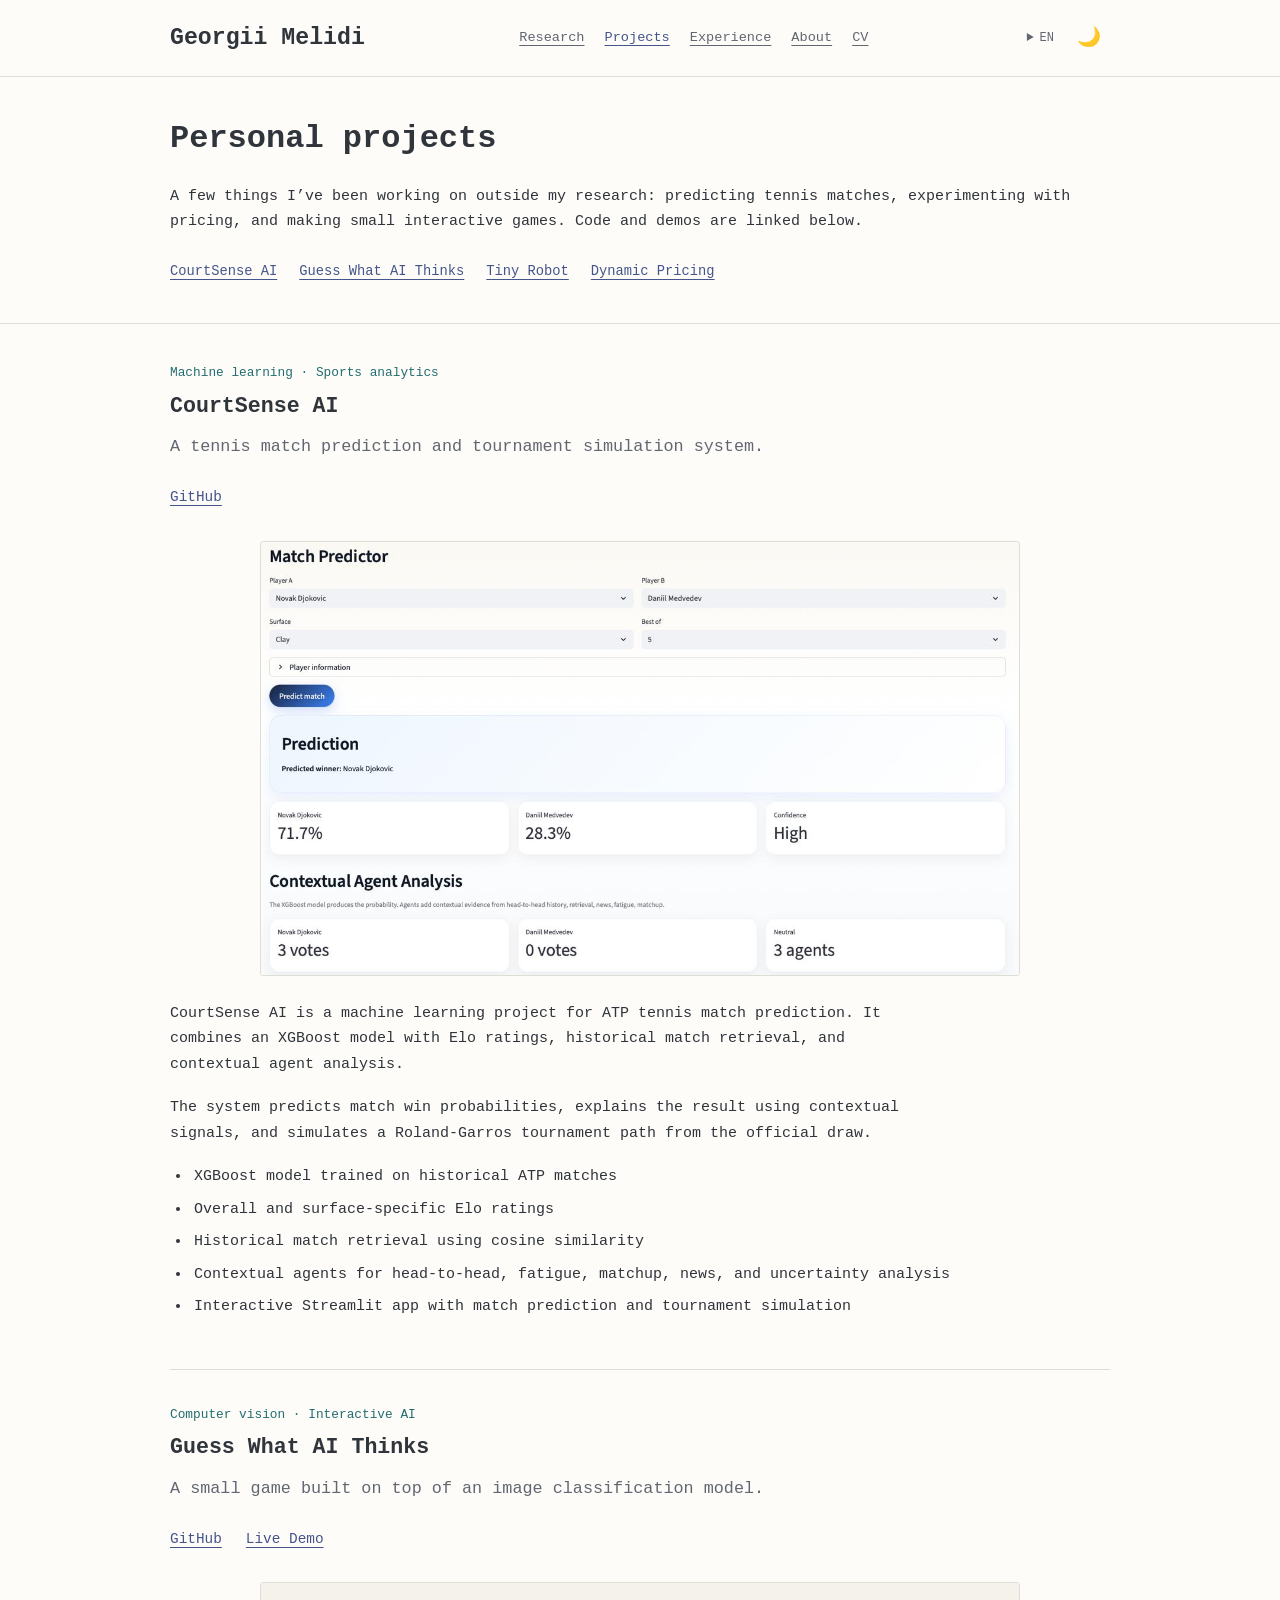
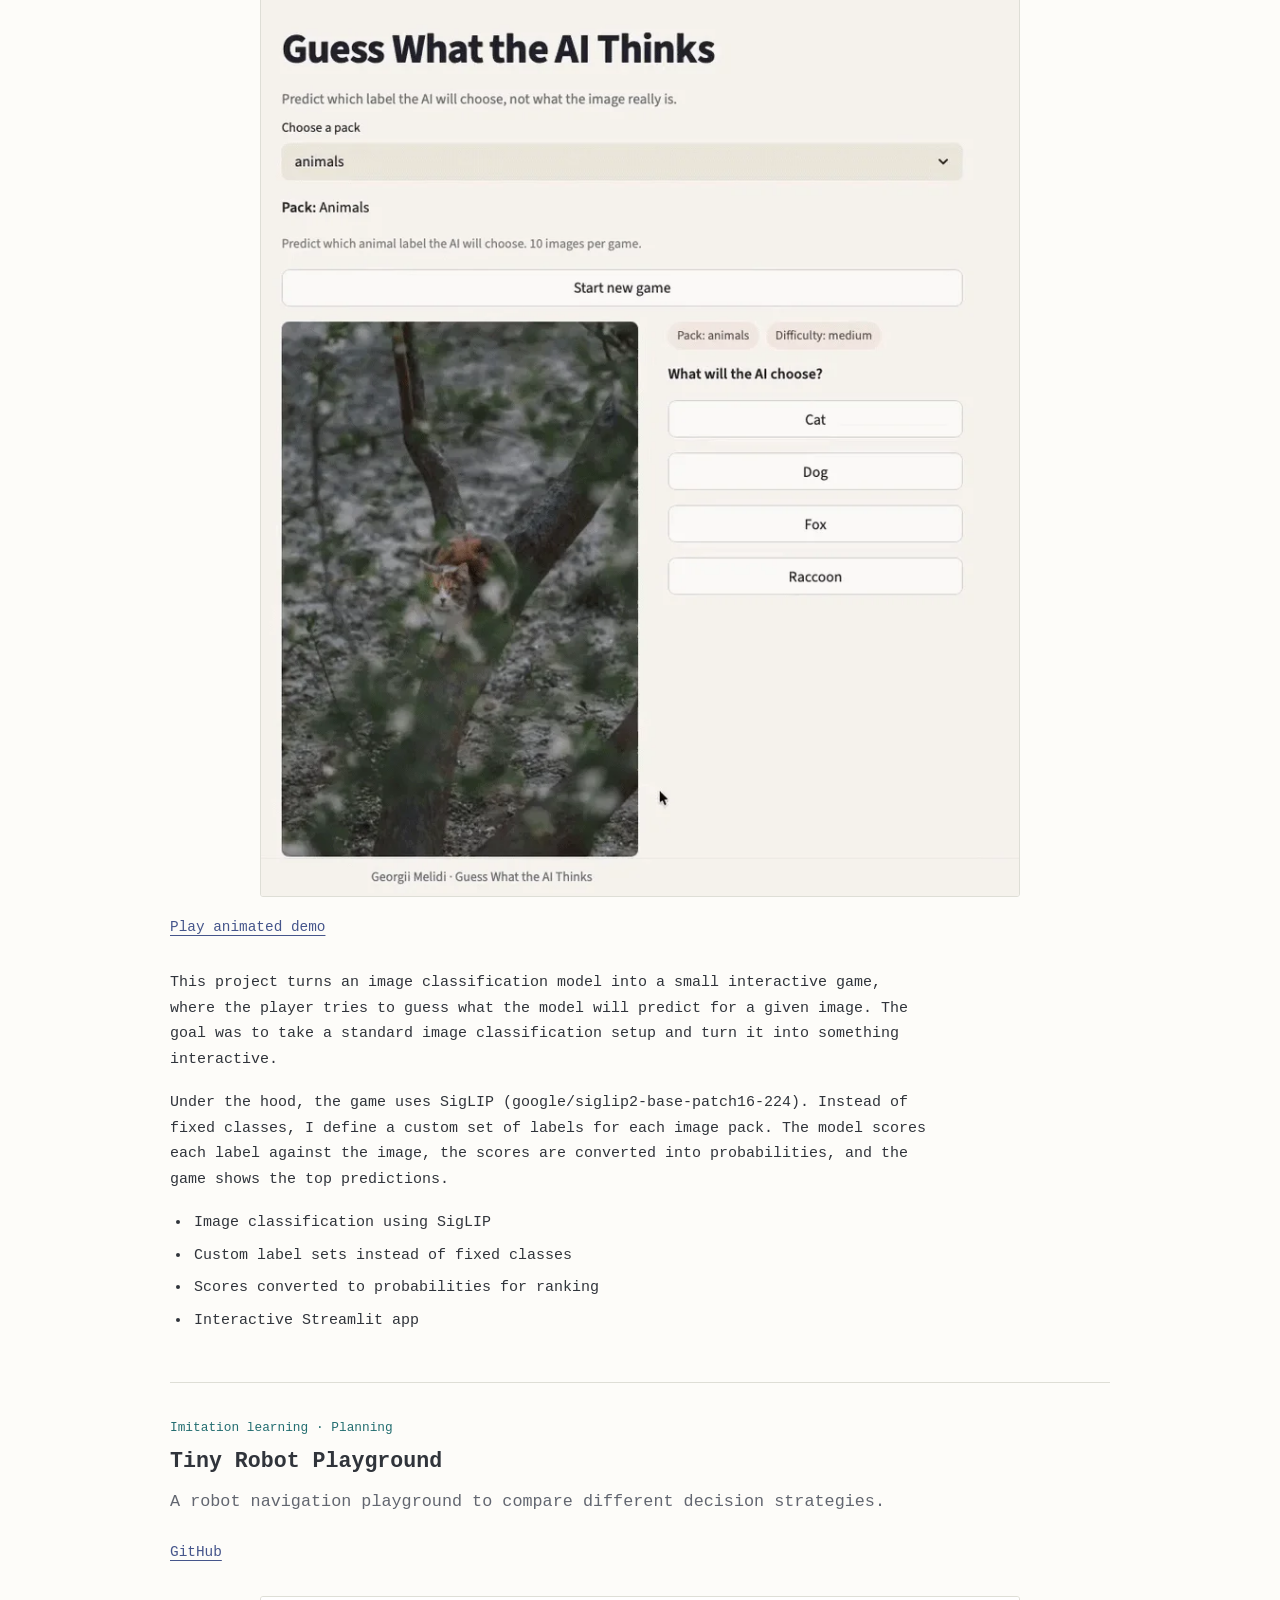
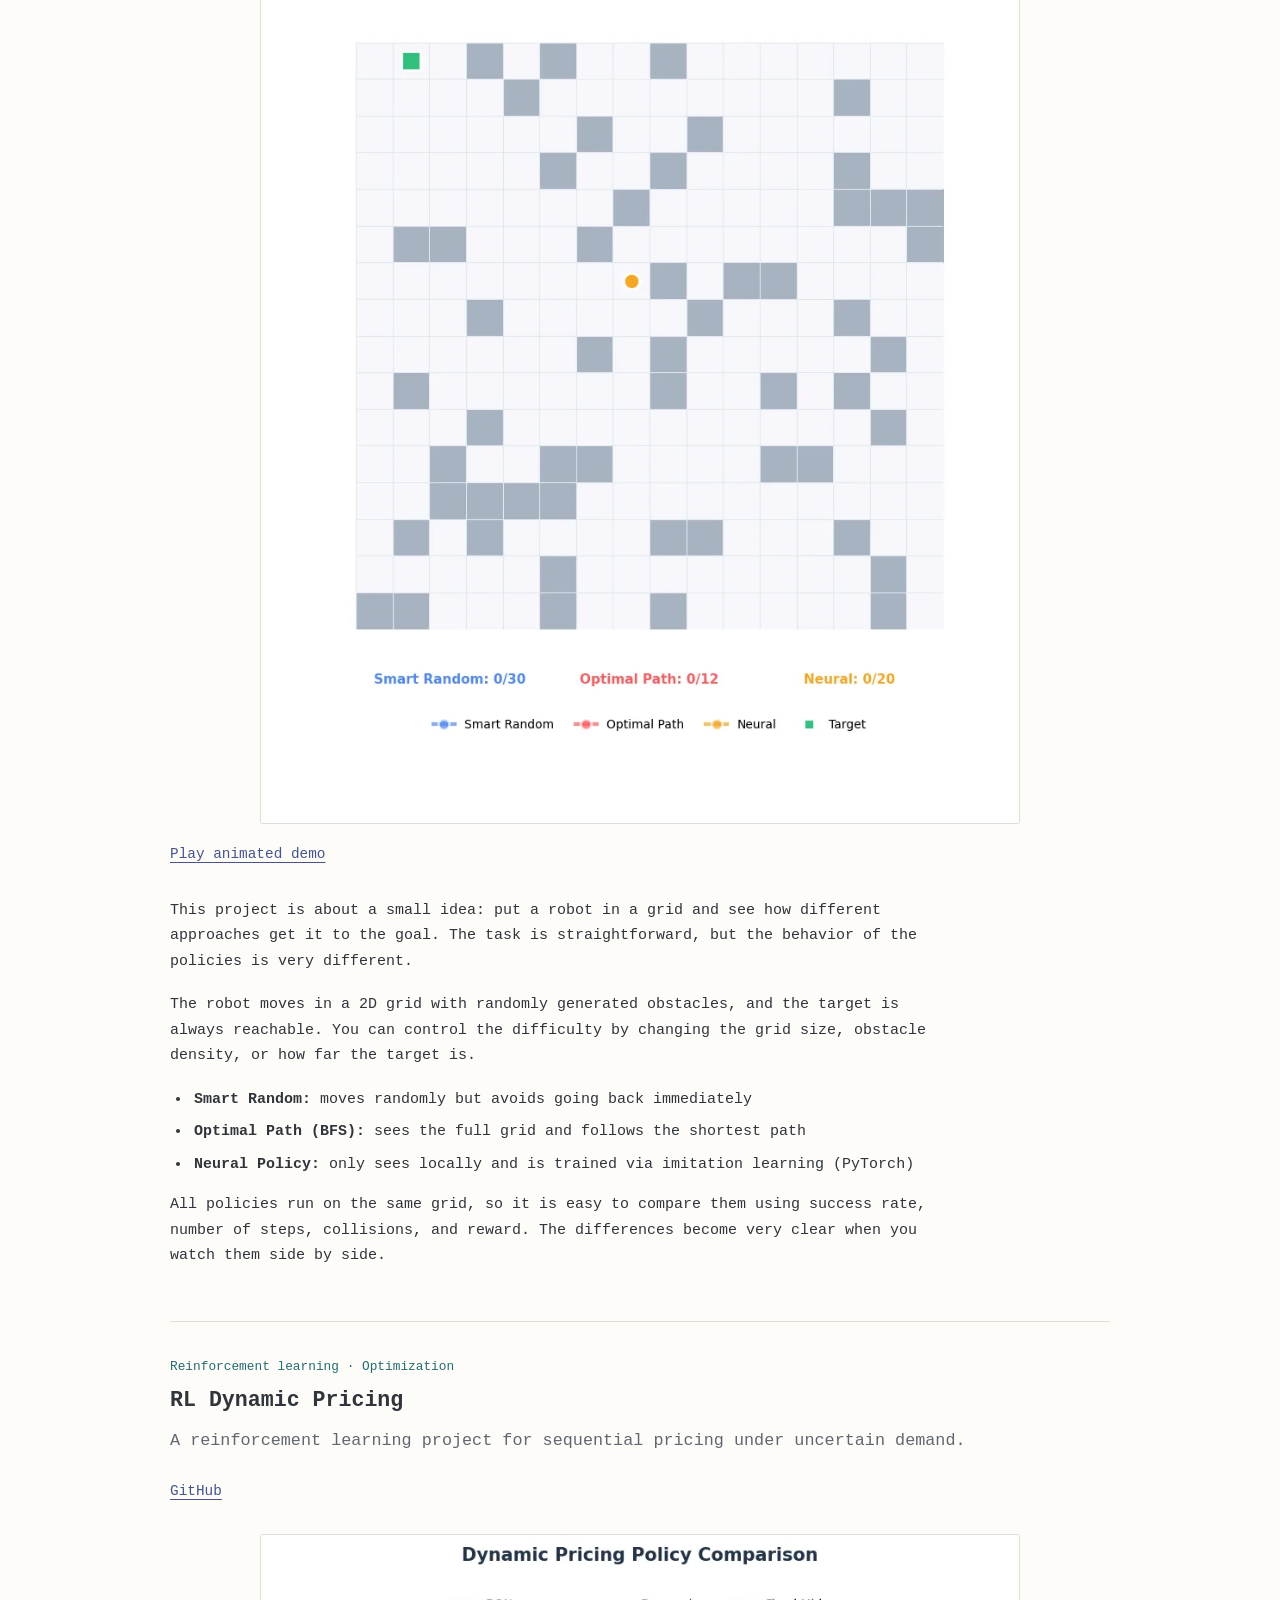
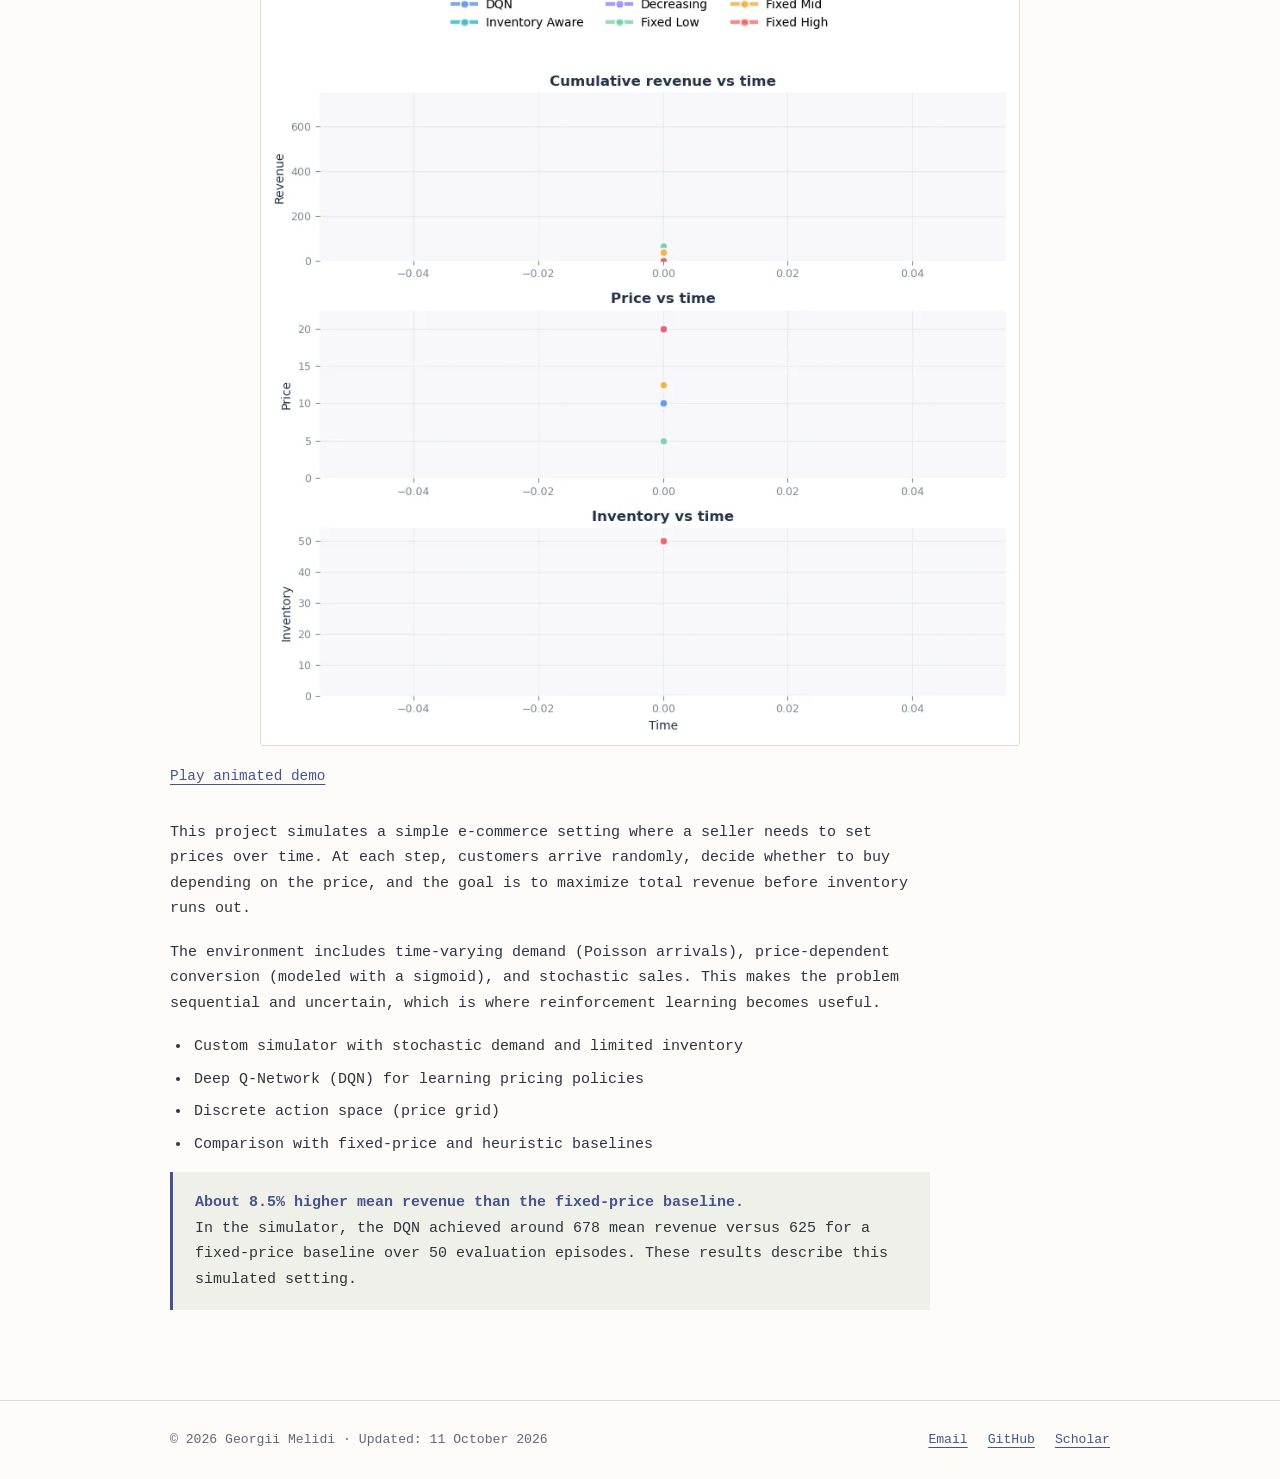
==== commit 1594b95e: "Update personal website and add French and Russian versions" ====
--- a/projects.html
+++ b/projects.html
@@ -1,196 +1,65 @@
 <!DOCTYPE html>
 <html lang="en">
 <head>
-    <meta charset="UTF-8">
-    <meta name="viewport" content="width=device-width, initial-scale=1.0">
-    <title>Projects – Georgii Melidi</title>
-    <meta name="description" content="Personal projects by Georgii Melidi in machine learning, reinforcement learning, and interactive systems.">
-    <meta name="author" content="Georgii Melidi">
-    <link rel="icon" href="/favicon.ico">
-
-    <style>
-        :root {
-            --background-color: #ffffff;
-            --text-color: #333;
-            --header-footer-bg: #f4f4f4;
-            --nav-bg: #0056b3;
-            --nav-text-color: white;
-            --link-color: #0056b3;
-            --card-bg: #fafafa;
-            --border-color: #ddd;
-        }
-
-        .dark-theme {
-            --background-color: #121212;
-            --text-color: #e0e0e0;
-            --header-footer-bg: #333;
-            --nav-bg: #1a73e8;
-            --nav-text-color: #e0e0e0;
-            --link-color: #FFD700;
-            --card-bg: #1b1b1b;
-            --border-color: #444;
-        }
-
-        body {
-            background-color: var(--background-color);
-            color: var(--text-color);
-            font-family: monospace;
-            margin: 0;
-            padding: 0;
-        }
-
-        header, footer {
-            background-color: var(--header-footer-bg);
-            padding: 1em;
-            text-align: center;
-        }
-
-        nav {
-            background-color: var(--nav-bg);
-            padding: 0.5em;
-            text-align: center;
-        }
-
-        nav a {
-            color: var(--nav-text-color);
-            margin: 0 15px;
-            text-decoration: none;
-            font-weight: bold;
-            display: inline-block;
-        }
-
-        a {
-            color: var(--link-color);
-            text-decoration: none;
-        }
-
-        a:hover {
-            text-decoration: underline;
-        }
-
-        main {
-            max-width: 950px;
-            margin: 0 auto;
-            padding: 1em;
-        }
-
-        h1, h2, h3 {
-            color: #0056b3;
-        }
-
-        .language-switch {
-            text-align: right;
-            margin: 10px 20px 0 0;
-        }
-
-        .project-card {
-            background-color: var(--card-bg);
-            border: 1px solid var(--border-color);
-            border-radius: 8px;
-            padding: 1.2em;
-            margin-bottom: 2em;
-        }
-
-        .project-image {
-            width: 100%;
-            max-width: 820px;
-            height: auto;
-            display: block;
-            margin: 1em auto;
-            border-radius: 8px;
-            border: 1px solid var(--border-color);
-        }
-
-        .project-links {
-            margin-top: 0.8em;
-        }
-
-        .project-links a {
-            margin-right: 18px;
-        }
-
-        ul {
-            padding-left: 20px;
-        }
-
-        .project-subtitle {
-            margin-top: -5px;
-            margin-bottom: 12px;
-        }
-
-        @media (max-width: 768px) {
-            header, footer {
-                padding: 0.5em;
-                text-align: left;
-            }
-
-            nav a {
-                display: block;
-                margin: 10px 0;
-                text-align: left;
-            }
-
-            main {
-                padding: 0.7em;
-            }
-
-            .language-switch {
-                text-align: left;
-                margin: 10px;
-            }
-        }
-    </style>
-
-    <script>
-        function toggleTheme() {
-            document.body.classList.toggle("dark-theme");
-            const themeIcon = document.getElementById("theme-icon");
-            themeIcon.textContent = document.body.classList.contains("dark-theme") ? "🌞" : "🌙";
-        }
-    </script>
+  <meta charset="UTF-8">
+  <meta name="viewport" content="width=device-width, initial-scale=1">
+  <title>Projects — Georgii Melidi</title>
+  <meta name="description" content="Applied projects in machine learning, reinforcement learning, sports analytics, and interactive AI.">
+  <meta name="author" content="Georgii Melidi">
+  <link rel="canonical" href="https://gmelidi.com/projects.html">
+  <meta property="og:title" content="Projects — Georgii Melidi">
+  <meta property="og:description" content="Applied projects in machine learning, reinforcement learning, sports analytics, and interactive AI.">
+  <meta property="og:type" content="website">
+  <meta property="og:url" content="https://gmelidi.com/projects.html">
+  <meta property="og:image" content="https://gmelidi.com/profile_pic.jpg">
+  <link rel="icon" href="favicon.svg" type="image/svg+xml">
+  <link rel="stylesheet" href="styles.css">
+  <script src="theme.js"></script>
+  <script src="project-demos.js" defer></script>
+  <link rel="alternate" hreflang="en" href="https://gmelidi.com/projects.html">
+  <link rel="alternate" hreflang="fr" href="https://gmelidi.com/fr/projects.html">
+  <link rel="alternate" hreflang="ru" href="https://gmelidi.com/ru/projects.html">
+  <link rel="alternate" hreflang="x-default" href="https://gmelidi.com/projects.html">
 </head>
 <body>
-
-<header>
-    <h1>Projects</h1>
-    <p>Applied machine learning, reinforcement learning, sports analytics, and interactive software systems</p>
-    <p>
-        <a href="index.html">Home</a> |
-        <a href="files/CV_Georgii_Melidi.pdf">CV</a> |
-        <a href="https://scholar.google.com/citations?user=b8Qm8XlpK_4C&hl=en&oi=ao" target="_blank">Google Scholar</a> |
-        <a href="https://github.com/georgiimelidi" target="_blank">GitHub</a>
-    </p>
+<a class="skip-link" href="#main">Skip to content</a>
+<header class="site-header">
+  <div class="container header-inner">
+    <a class="brand" href="index.html">Georgii Melidi</a>
+    <nav class="nav" aria-label="Main navigation">
+      <a href="index.html#publications">Research</a>
+      <a href="projects.html" aria-current="page">Projects</a>
+      <a href="index.html#experience">Experience</a>
+      <a href="index.html#about">About</a>
+      <a href="files/CV_Georgii_Melidi.pdf">CV</a>
+    </nav>
+    <div class="header-controls">
+      <details class="language-menu">
+        <summary aria-label="Choose language">EN</summary>
+        <nav class="language-nav" aria-label="Language"><a href="projects.html" lang="en" hreflang="en" aria-current="page">English</a><a href="fr/projects.html" lang="fr" hreflang="fr">Français</a><a href="ru/projects.html" lang="ru" hreflang="ru">Русский</a></nav>
+      </details>
+      <button class="theme-toggle" type="button" aria-label="Switch theme">🌙</button>
+    </div>
+  </div>
 </header>
 
-<div class="language-switch">
-    <button onclick="toggleTheme()" id="theme-icon" style="font-size: 1.2em; background: none; border: none; cursor: pointer;">🌙</button>
-</div>
-
-<nav>
-    <a href="index.html">Home</a>
-    <a href="#projects-list">Project List</a>
-</nav>
-
-<main>
-    <section>
-        <h2>Overview</h2>
-        <p>
-            This page presents selected personal projects in machine learning, reinforcement learning,
-            sports analytics, and algorithmic decision-making. These projects complement my research profile
-            by emphasizing implementation, experimentation, and interactive systems.
-        </p>
-    </section>
-
-    <section id="projects-list">
-        <h2>Selected Projects</h2>
-
-        <div class="project-card">
-            <h3>CourtSense AI</h3>
+<div class="hero"><div class="container page-intro">
+  <h1>Personal projects</h1>
+  <p>A few things I’ve been working on outside my research: predicting tennis matches, experimenting with pricing, and making small interactive games. Code and demos are linked below.</p>
+  <nav class="project-jump" aria-label="Project navigation"><a href="#courtsense-ai">CourtSense AI</a><a href="#guess-what-ai-thinks">Guess What AI Thinks</a><a href="#tiny-robot">Tiny Robot</a><a href="#rl-dynamic-pricing">Dynamic Pricing</a></nav>
+</div></div>
+<main class="container" id="main"><section id="projects-list" aria-label="Project details">
+<article class="project-card" id="courtsense-ai"><span class="tag">Machine learning · Sports analytics</span>
+            <h2>CourtSense AI</h2>
             <p class="project-subtitle">
                 A tennis match prediction and tournament simulation system.
             </p>
-
-            <img src="assets/demo_match_pred.jpeg" alt="CourtSense AI" class="project-image">
+<div class="project-links">
+                <a class="button" href="https://github.com/georgiimelidi/courtsense-ai">GitHub</a>
+                
+            </div>
+
+            <img src="assets/demo_match_pred.jpeg" alt="CourtSense AI interface showing a tennis match prediction and contextual analysis" class="project-image" width="1280" height="731" loading="lazy" decoding="async">
 
             <p>
                 CourtSense AI is a machine learning project for ATP tennis match prediction.
@@ -210,19 +79,23 @@
                 <li>Interactive Streamlit app with match prediction and tournament simulation</li>
             </ul>
 
-            <div class="project-links">
-                <a href="https://github.com/georgiimelidi/courtsense-ai" target="_blank">GitHub</a>
-                <!-- Add Live Demo link later if deployed -->
-            </div>
-        </div>
-
-        <div class="project-card">
-            <h3>Guess What AI Thinks</h3>
+            </article>
+<article class="project-card" id="guess-what-ai-thinks"><span class="tag">Computer vision · Interactive AI</span>
+            <h2>Guess What AI Thinks</h2>
             <p class="project-subtitle">
                 A small game built on top of an image classification model.
             </p>
-
-            <img src="assets/demo_guess-what-ai-thinks.gif" alt="Guess What AI Thinks application screenshot" class="project-image">
+<div class="project-links">
+                <a class="button" href="https://github.com/georgiimelidi/guess-what-ai-thinks">GitHub</a>
+                <a class="button" href="https://guess-what-ai-thinks.streamlit.app/">Live Demo</a>
+            </div>
+
+            <div class="project-demo">
+              <img id="guess-what-ai-thinks-preview" src="assets/guess-what-ai-thinks-preview.webp" alt="Guess What AI Thinks application screenshot" class="project-image" width="800" height="963" loading="lazy" decoding="async">
+              <button class="animation-toggle" type="button" aria-controls="guess-what-ai-thinks-preview" aria-pressed="false" data-poster="assets/guess-what-ai-thinks-preview.webp" data-animation="assets/demo_guess-what-ai-thinks.gif" hidden>Play animated demo</button>
+              <span class="animation-status" role="status"></span>
+              <noscript><a href="assets/demo_guess-what-ai-thinks.gif">View animated demo</a></noscript>
+            </div>
 
             <p>
                 This project turns an image classification model into a small interactive game, where the player tries to guess what the model will predict for a given image.
@@ -242,19 +115,22 @@
                 <li>Interactive Streamlit app</li>
             </ul>
 
-            <div class="project-links">
-                <a href="https://github.com/georgiimelidi/guess-what-ai-thinks" target="_blank">GitHub</a>
-                <a href="https://guess-what-ai-thinks.streamlit.app/" target="_blank">Live Demo</a>
-            </div>
-        </div>
-
-        <div class="project-card">
-            <h3>Tiny Robot Playground</h3>
+            </article>
+<article class="project-card" id="tiny-robot"><span class="tag">Imitation learning · Planning</span>
+            <h2>Tiny Robot Playground</h2>
             <p class="project-subtitle">
                 A  robot navigation playground to compare different decision strategies.
             </p>
-
-            <img src="assets/tiny-robot.gif" alt="Tiny Robot Playground animated demonstration" class="project-image">
+<div class="project-links">
+                <a class="button" href="https://github.com/georgiimelidi/tiny-robot-playground">GitHub</a>
+            </div>
+
+            <div class="project-demo">
+              <img id="tiny-robot-preview" src="assets/tiny-robot-preview.webp" alt="Tiny Robot Playground demonstration" class="project-image" width="880" height="960" loading="lazy" decoding="async">
+              <button class="animation-toggle" type="button" aria-controls="tiny-robot-preview" aria-pressed="false" data-poster="assets/tiny-robot-preview.webp" data-animation="assets/tiny-robot.gif" hidden>Play animated demo</button>
+              <span class="animation-status" role="status"></span>
+              <noscript><a href="assets/tiny-robot.gif">View animated demo</a></noscript>
+            </div>
 
             <p>
                 This project is about a small idea: put a robot in a grid and see how different approaches get it to the goal.
@@ -277,18 +153,22 @@
                 collisions, and reward. The differences become very clear when you watch them side by side.
             </p>
 
-            <div class="project-links">
-                <a href="https://github.com/georgiimelidi/tiny-robot-playground" target="_blank">GitHub</a>
-            </div>
-        </div>
-
-        <div class="project-card">
-            <h3>RL Dynamic Pricing</h3>
+            </article>
+<article class="project-card" id="rl-dynamic-pricing"><span class="tag">Reinforcement learning · Optimization</span>
+            <h2>RL Dynamic Pricing</h2>
             <p class="project-subtitle">
                 A reinforcement learning project for sequential pricing under uncertain demand.
             </p>
-
-            <img src="assets/policy_comparison.gif" alt="RL Dynamic Pricing project visualization" class="project-image">
+<div class="project-links">
+                <a class="button" href="https://github.com/georgiimelidi/rl-dynamic-pricing">GitHub</a>
+            </div>
+
+            <div class="project-demo">
+              <img id="rl-dynamic-pricing-preview" src="assets/rl-dynamic-pricing-preview.webp" alt="RL Dynamic Pricing project visualization" class="project-image" width="880" height="940" loading="lazy" decoding="async">
+              <button class="animation-toggle" type="button" aria-controls="rl-dynamic-pricing-preview" aria-pressed="false" data-poster="assets/rl-dynamic-pricing-preview.webp" data-animation="assets/policy_comparison.gif" hidden>Play animated demo</button>
+              <span class="animation-status" role="status"></span>
+              <noscript><a href="assets/policy_comparison.gif">View animated demo</a></noscript>
+            </div>
 
             <p>
                 This project simulates a simple e-commerce setting where a seller needs to set prices over time.
@@ -309,23 +189,18 @@
                 <li>Comparison with fixed-price and heuristic baselines</li>
             </ul>
 
-            <p>
-                In experiments, the learned policy consistently outperforms all baselines by finding a better
-                trade-off between price and conversion. For example, over 50 evaluation episodes, the DQN policy achieves around 678 mean revenue,
-                compared to 625 for a fixed-price baseline.
-            </p>
-
-            <div class="project-links">
-                <a href="https://github.com/georgiimelidi/rl-dynamic-pricing" target="_blank">GitHub</a>
-            </div>
-        </div>
-
-    </section>
-</main>
-
-<footer>
-    <p>&copy; 2024–2026 Georgii Melidi</p>
+            <p class="project-result"><strong>About 8.5% higher mean revenue than the fixed-price baseline.</strong><br>In the simulator, the DQN achieved around 678 mean revenue versus 625 for a fixed-price baseline over 50 evaluation episodes. These results describe this simulated setting.</p>
+
+            </article></section></main>
+<footer class="site-footer">
+  <div class="container footer-inner">
+    <span>© 2026 Georgii Melidi · Updated: <time datetime="2026-10-11">11 October 2026</time></span>
+    <div class="footer-links">
+      <a href="mailto:georgii.melidi@gmail.com">Email</a>
+      <a href="https://github.com/georgiimelidi">GitHub</a>
+      <a href="https://scholar.google.com/citations?user=b8Qm8XlpK_4C&amp;hl=en">Scholar</a>
+    </div>
+  </div>
 </footer>
-
 </body>
-</html>+</html>
--- a/styles.css
+++ b/styles.css
@@ -0,0 +1,156 @@
+:root {
+  color-scheme: light;
+  --bg: #fdfcf9;
+  --surface: #fdfcf9;
+  --text: #30343b;
+  --muted: #626670;
+  --accent: #45558b;
+  --accent-hover: #293965;
+  --soft: #f0f0eb;
+  --teal: #226d70;
+  --line: #deded6;
+  --hero: var(--bg);
+}
+:root[data-theme="dark"] {
+  color-scheme: dark;
+  --bg: #161a24;
+  --surface: #1e2431;
+  --text: #edf0f8;
+  --muted: #b1bdd2;
+  --accent: #b5b9ff;
+  --accent-hover: #d3d5ff;
+  --soft: #2c304b;
+  --teal: #91d7cc;
+  --line: #374052;
+  --hero: var(--bg);
+}
+* { box-sizing: border-box; }
+html { scroll-behavior: smooth; scroll-padding-top: 24px; }
+body { margin: 0; background: var(--bg); color: var(--text); font: 15px/1.7 monospace; }
+a { color: var(--accent); text-decoration-thickness: 1px; text-underline-offset: 4px; }
+a:hover { color: var(--accent-hover); }
+a:focus-visible, button:focus-visible, summary:focus-visible { outline: 3px solid var(--teal); outline-offset: 5px; border-radius: 4px; }
+button { font: inherit; }
+img { max-width: 100%; height: auto; }
+h1,h2,h3 { color: var(--text); line-height: 1.4; letter-spacing: 0; }
+h1 { font-size: 2rem; margin: 0 0 22px; font-weight: 700; }
+h2 { font-size: 1.35rem; margin: 0 0 24px; font-weight: 700; }
+h3 { font-size: 1rem; margin: 0 0 12px; font-weight: 700; }
+p { margin: 0 0 18px; }
+.container { width: min(940px, calc(100% - 64px)); margin-inline: auto; }
+.site-header { border-bottom: 1px solid var(--line); background: var(--surface); }
+.header-inner { min-height: 76px; display: flex; gap: 24px; justify-content: space-between; align-items: center; }
+.brand { color: var(--text); font-weight: 700; font-size: 1.45rem; line-height: 1.4; letter-spacing: 0; text-decoration: none; white-space: nowrap; margin: 0; }
+.nav { display: flex; align-items: center; gap: 20px; }
+.nav a { color: var(--muted); font-size: .85rem; font-weight: 400; text-decoration: underline; padding: 10px 0; }
+.nav a:hover,.nav a[aria-current="page"] { color: var(--accent); }
+.header-controls { display: flex; align-items: center; gap: 10px; flex-shrink: 0; }
+.language-menu { position: relative; margin: 0; }
+.language-menu summary { padding: 8px 4px; color: var(--muted); font-size: .75rem; font-weight: 400; }
+.language-nav { position: absolute; right: 0; top: 100%; z-index: 5; display: grid; min-width: 140px; padding: 5px; border: 1px solid var(--line); border-radius: 5px; background: var(--surface); font-size: .82rem; }
+.language-nav a { color: var(--muted); padding: 8px 10px; text-decoration: none; }
+.language-nav a:hover, .language-nav a:focus-visible { background: var(--soft); color: var(--text); }
+.language-nav a[aria-current="page"] { color: var(--text); font-weight: 700; }
+.theme-toggle { width: 42px; height: 42px; border: 0; background: transparent; color: var(--text); border-radius: 0; cursor: pointer; display: grid; place-items: center; flex-shrink: 0; font-size: 1.2rem; }
+.skip-link { position: absolute; left: 16px; top: -90px; z-index: 10; padding: 10px 18px; background: var(--surface); }
+.skip-link:focus { top: 12px; }
+.hero { background: var(--hero); border-bottom: 1px solid var(--line); }
+.hero-inner { display: grid; grid-template-columns: 260px minmax(0, 1fr); gap: 38px; align-items: stretch; padding-block: 40px; }
+.hero-description { max-width: 650px; font-size: 1rem; color: var(--text); }
+.hero-meta { font-size: .85rem; color: var(--muted); margin-bottom: 25px; }
+.profile-pic { width: 100%; height: 100%; min-height: 0; object-fit: cover; border-radius: 16px; display: block; }
+.actions { display: flex; gap: 24px; flex-wrap: wrap; align-items: center; }
+.button { display: inline-flex; align-items: center; min-height: 36px; padding: 0; color: var(--accent); text-decoration: underline; font-weight: 400; font-size: .9rem; }
+.button:hover { color: var(--accent-hover); }
+
+
+main.container > section { padding-block: 38px; border-bottom: 1px solid var(--line); }
+main.container > section:last-child { border-bottom: 0; }
+.section-heading { display: flex; align-items: baseline; justify-content: space-between; gap: 20px; margin-bottom: 24px; }
+.section-heading h2 { margin: 0; }
+.section-heading a { font-size: .88rem; white-space: nowrap; }
+.section-intro { max-width: 700px; color: var(--muted); }
+.publication-list { list-style: none; padding: 0; margin: 0; }
+.publication-list > li { padding: 22px 0; border-top: 1px solid var(--line); }
+.publication-list > li:first-child { border-top: 0; padding-top: 0; }
+.publication-list p { margin: 0; }
+.publication-list strong { font-weight: 650; }
+.publication-meta { color: var(--muted); font-size: .9rem; margin-top: 6px !important; }
+.tag { display: block; color: var(--teal); font-size: .8rem; margin-bottom: 7px; }
+.publication-links { display: flex; flex-wrap: wrap; gap: 16px; margin-top: 10px; font-size: .86rem; font-weight: 600; }
+details { margin-top: 24px; }
+summary { cursor: pointer; color: var(--accent); font-weight: 600; padding-block: 8px; }
+details .publication-list { margin-top: 20px; }
+.feature-grid { display: grid; grid-template-columns: repeat(2, 1fr); gap: 36px; }
+.feature-card { padding: 0; }
+.feature-card p { color: var(--muted); font-size: .95rem; }
+.feature-card .card-link { font-size: .88rem; font-weight: 650; }
+.timeline { list-style: none; margin: 0; padding: 0; }
+.timeline li { display: grid; grid-template-columns: 120px 1fr; gap: 28px; padding: 22px 0; border-top: 1px solid var(--line); }
+.timeline li:first-child { border-top: 0; padding-top: 0; }
+.date { color: var(--muted); font-size: .86rem; }
+.timeline h3 { font-size: 1.05rem; margin-bottom: 5px; }
+.timeline p { color: var(--muted); margin: 0; font-size: .94rem; }
+.role { color: var(--accent) !important; margin-bottom: 9px !important; font-weight: 550; }
+.about-grid { display: grid; grid-template-columns: 1.2fr 1fr; gap: 35px; }
+.about-grid p { color: var(--muted); }
+.skills { display: flex; flex-wrap: wrap; gap: 8px; list-style: none; padding: 0; margin: 0 0 25px; }
+.skills li { padding: 0; font-size: .85rem; }
+.skills li:not(:last-child)::after { content: ","; }
+.small { font-size: .88rem; color: var(--muted); }
+.news-list { list-style: none; margin: 0; padding: 0; }
+.news-list li { display: grid; grid-template-columns: 60px 1fr; gap: 18px; margin-bottom: 12px; font-size: .94rem; }
+.news-list strong { color: var(--teal); }
+.site-footer { padding: 28px 0; background: var(--surface); border-top: 1px solid var(--line); }
+.footer-inner { display: flex; justify-content: space-between; flex-wrap: wrap; gap: 12px; font-size: .82rem; color: var(--muted); }
+.footer-links { display: flex; gap: 20px; }
+.flag-counter { margin-top: 18px; font-size: .8rem; }
+.page-intro { padding-block: 40px; }
+.page-intro h1 { font-size: 2rem; }
+.page-intro p:last-child { margin-bottom: 0; max-width: 650px; color: var(--muted); }
+.project-jump { display: flex; flex-wrap: wrap; gap: 10px 22px; margin-top: 25px; font-size: .86rem; }
+.project-card { padding: 0 0 34px; margin-bottom: 34px; border-bottom: 1px solid var(--line); scroll-margin-top: 24px; }
+.project-card:last-child { border-bottom: 0; margin-bottom: 0; }
+.project-card h2 { font-size: 1.35rem; margin-bottom: 12px; }
+.project-subtitle { color: var(--muted); margin-bottom: 18px; font-size: 1.05rem; }
+.project-card p:not(.project-subtitle) { max-width: 760px; }
+.project-card ul { padding-left: 21px; }
+.project-card li { padding-left: 3px; margin-bottom: 7px; }
+.project-image { width: 100%; max-width: 760px; display: block; margin: 25px auto; border: 1px solid var(--line); border-radius: 3px; }
+.project-links { display: flex; flex-wrap: wrap; gap: 24px; margin-block: 18px; }
+.project-result { padding: 18px 22px; background: var(--soft); border-left: 3px solid var(--accent); border-radius: 0; }
+.project-result strong { color: var(--accent); }
+.project-demo { margin-block: 25px; }
+.project-demo .project-image { margin-block: 0 12px; }
+.animation-toggle { color: var(--accent); background: none; border: 0; padding: 6px 0; cursor: pointer; font-size: .9rem; text-decoration: underline; text-underline-offset: 4px; }
+.animation-toggle:hover { color: var(--accent-hover); }
+.animation-status { display: block; color: var(--muted); font-size: .85rem; }
+@media (min-width: 761px) and (max-width: 940px) {
+  .header-inner { flex-wrap: wrap; padding-top: 14px; gap: 0; }
+  .brand { flex: 1; }
+  .header-controls { order: 1; }
+  .nav { order: 2; width: 100%; flex-wrap: wrap; }
+}
+@media (max-width: 760px) {
+  .container { width: calc(100% - 40px); }
+  .header-inner { flex-wrap: wrap; gap: 0; padding-block: 15px 8px; }
+  .brand { flex: 1; font-size: 1.3rem; }
+  .header-controls { order: 1; }
+  .nav { order: 2; width: 100%; gap: 10px 18px; flex-wrap: wrap; padding-top: 6px; }
+  .nav a { font-size: .82rem; white-space: nowrap; }
+  .hero-inner { grid-template-columns: 160px minmax(0, 1fr); gap: 26px; padding-block: 30px; }
+  .profile-pic { width: 160px; height: auto; aspect-ratio: 5/6; align-self: start; }
+  .hero-description { font-size: 1rem; }
+  main.container > section { padding-block: 36px; }
+  .feature-grid,.about-grid { grid-template-columns: 1fr; gap: 22px; }
+  .timeline li { grid-template-columns: 1fr; gap: 6px; }
+  .section-heading { flex-wrap: wrap; gap: 10px; }
+  .project-card { padding: 0 0 28px; }
+  .page-intro { padding-block: 36px; }
+}
+@media (max-width: 560px) {
+  .hero-inner { grid-template-columns: 1fr; gap: 24px; }
+  .profile-pic { width: 150px; justify-self: center; }
+  .hero-meta { margin-bottom: 14px; }
+}
+@media (prefers-reduced-motion: reduce) { html { scroll-behavior: auto; } }
